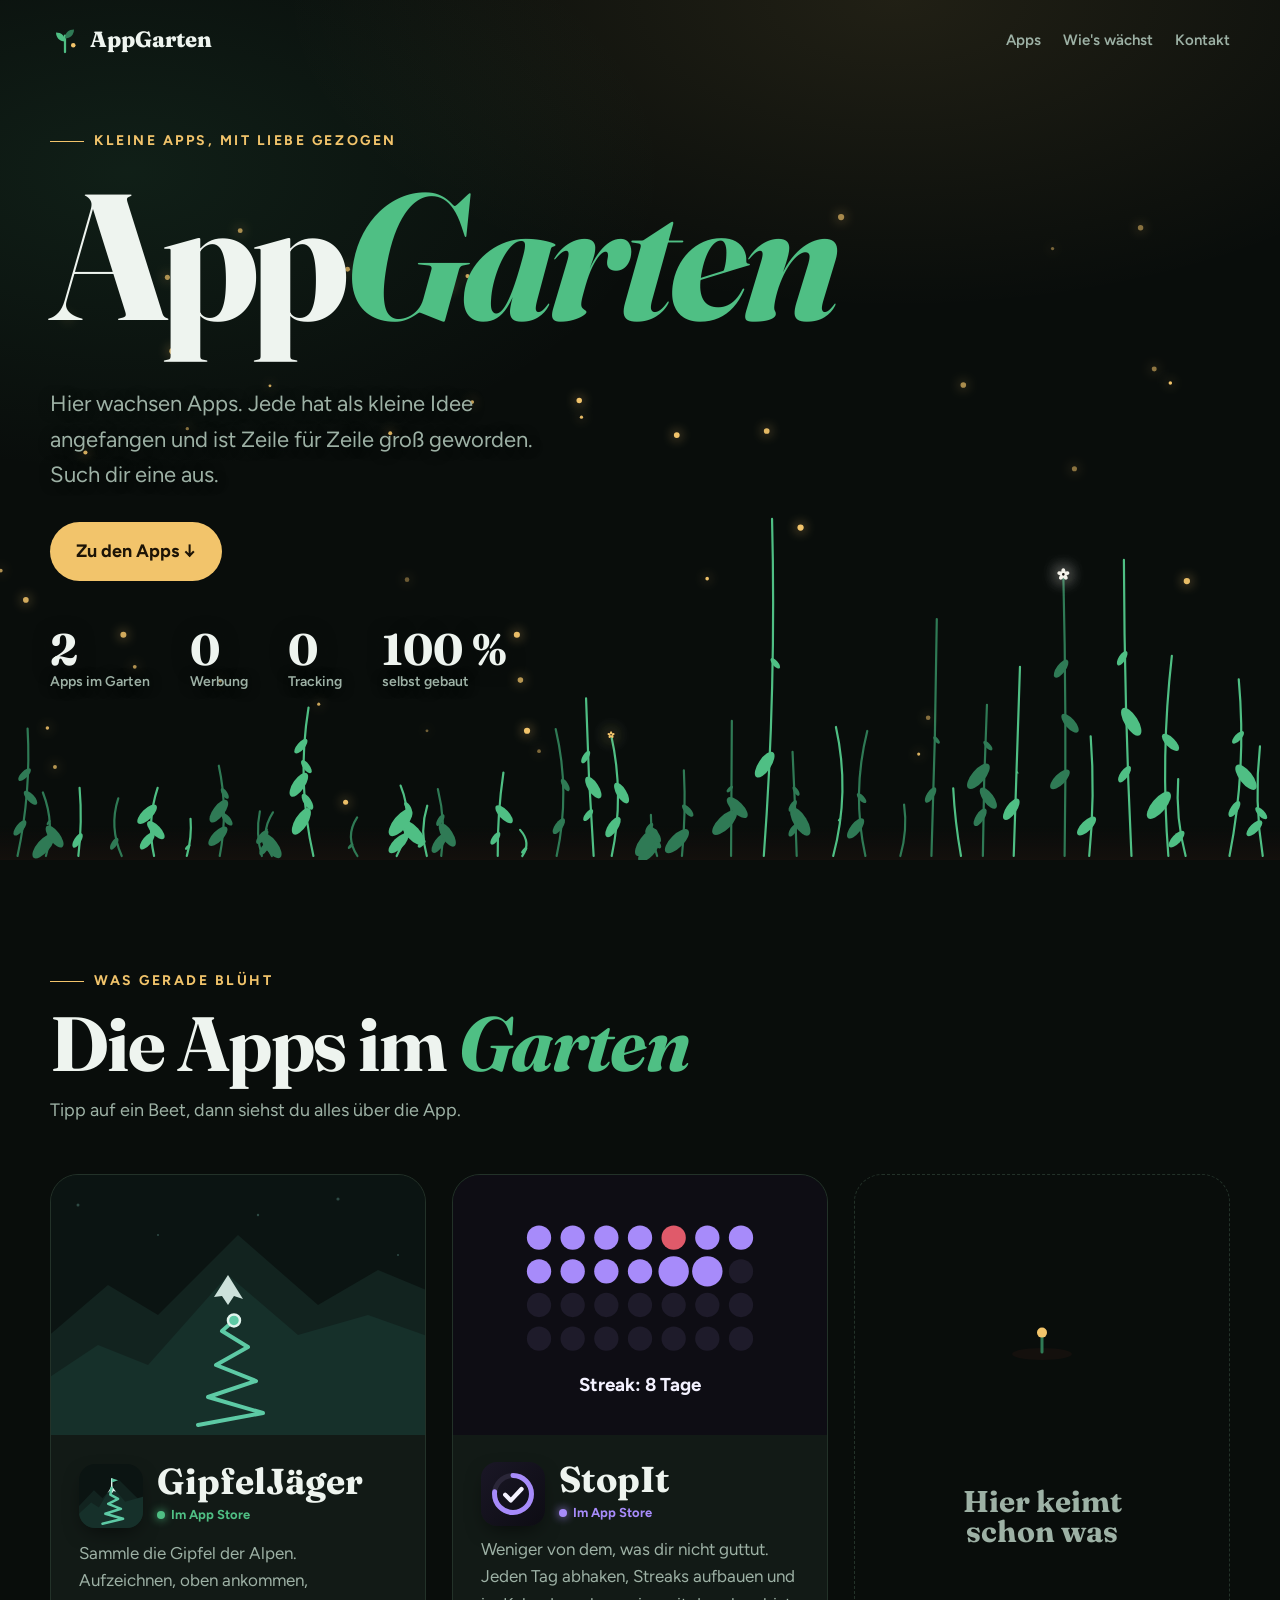
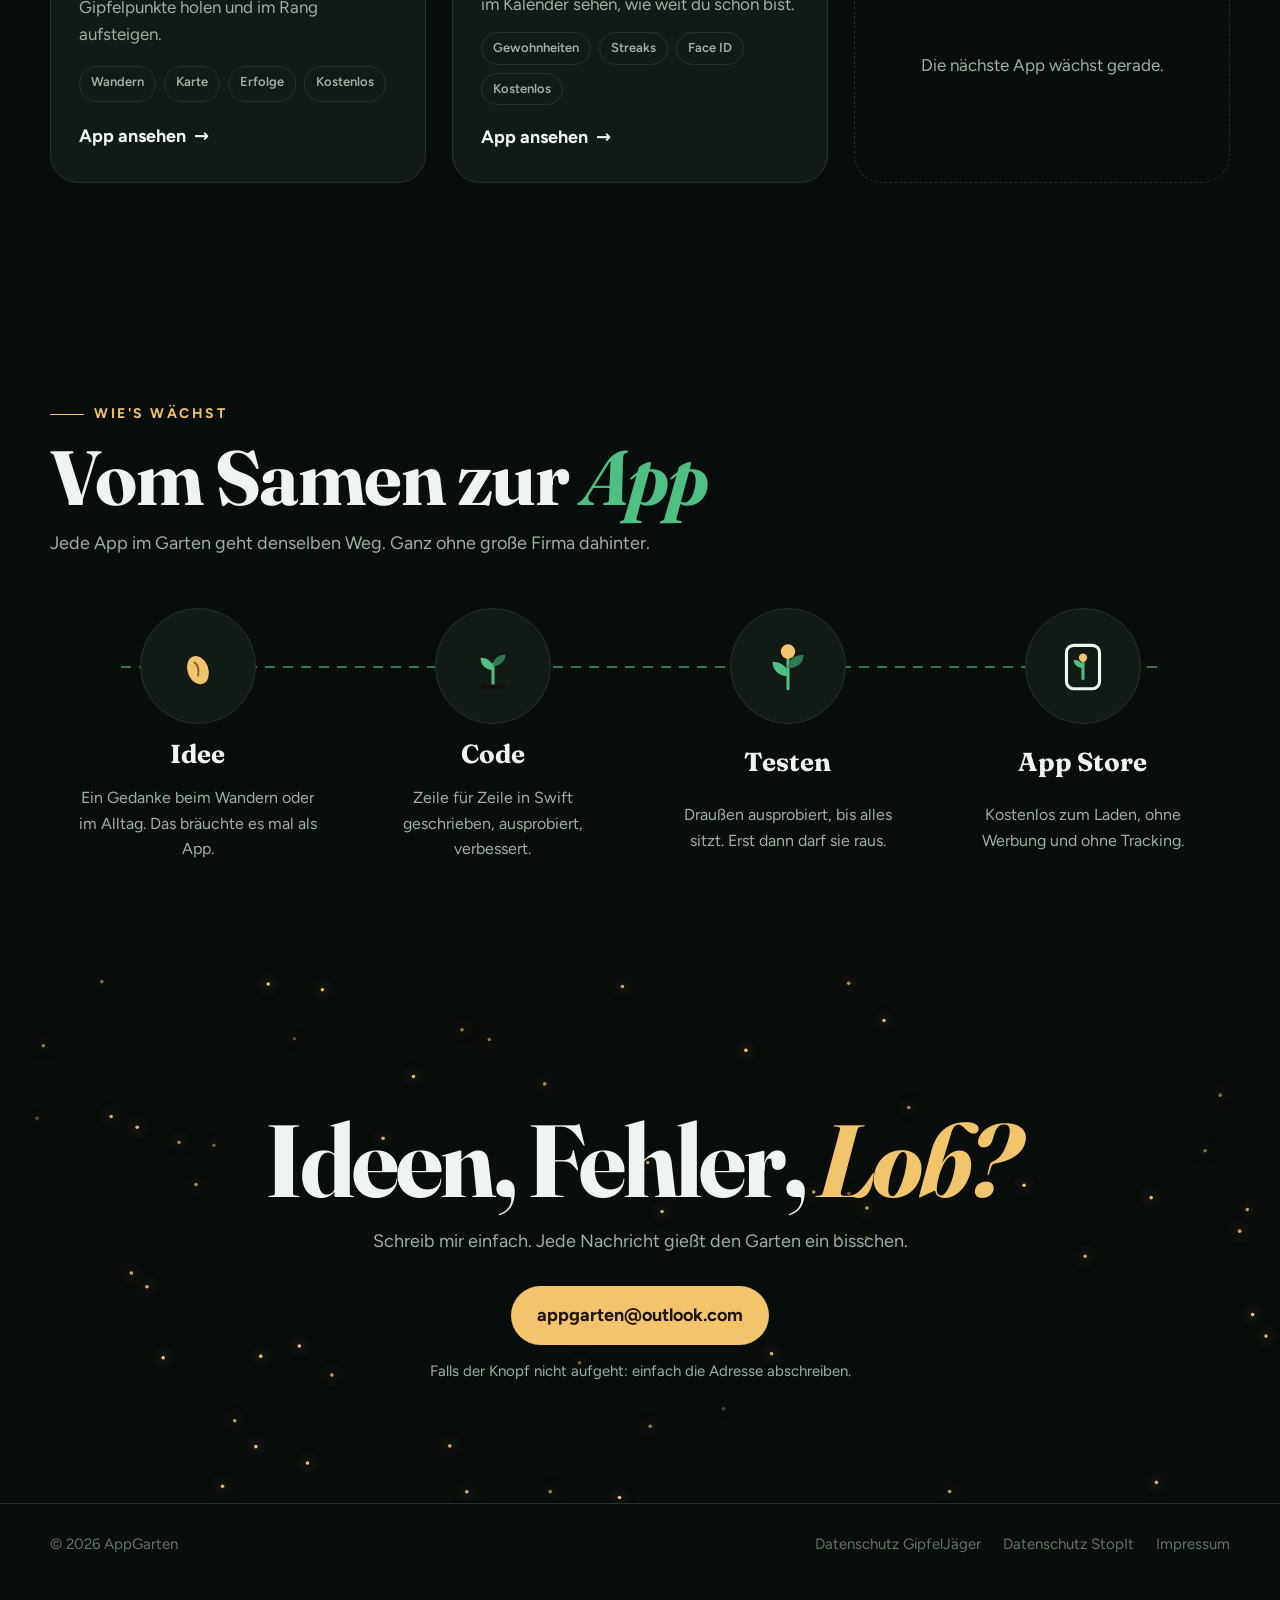
==== index.html @ a678eef6 "Webseite aus Zip ausgepackt" ====
<!DOCTYPE html>
<html lang="de">
<head>
<meta charset="utf-8">
<meta name="viewport" content="width=device-width, initial-scale=1">
<title>AppGarten</title>
<meta name="description" content="AppGarten – kleine Apps, mit Liebe gezogen. GipfelJäger, StopIt und was als Nächstes wächst.">
<link rel="stylesheet" href="fonts/fonts.css">
<style>
/* Plan: ein Garten bei Nacht. Glühwürmchen in Bernstein, Blätter in Moosgrün.
   Layout: riesiger Schriftzug über einem wachsenden Beet, darunter die Apps als Beete, dann der Weg vom Samen zur App. */
:root {
  --nacht: #090D0B;
  --erde: #14100D;
  --beet: #121A16;
  --rand: #233229;
  --blatt: #4FBF84;
  --moos: #2F7A55;
  --gluehen: #F2C46B;
  --text-hell: #EEF4EF;
  --text-leise: #9DB1A5;
  --text-still: #61756A;
  --display: "Fraunces", Georgia, serif;
  --text: "Figtree", system-ui, -apple-system, sans-serif;
  color-scheme: dark;
}
* { box-sizing: border-box; margin: 0; padding: 0; }
html { scroll-behavior: smooth; }
body { background: var(--nacht); color: var(--text-hell); font: 18px/1.6 var(--text); -webkit-font-smoothing: antialiased; overflow-x: hidden; }
a { color: inherit; }
:focus-visible { outline: 3px solid var(--gluehen); outline-offset: 3px; border-radius: 6px; }
.huelle { width: min(1180px, 100% - 32px); margin-inline: auto; }
h1, h2, h3 { font-family: var(--display); text-wrap: balance; }

/* Kopf */
.kopf { position: absolute; inset: 0 0 auto; z-index: 5; padding: 22px 0; }
.kopf .huelle { display: flex; justify-content: space-between; align-items: center; }
.logo { display: flex; align-items: center; gap: 10px; font-family: var(--display); font-weight: 800; font-size: 22px; text-decoration: none; }
.logo svg { width: 30px; height: 30px; }
.kopf nav { display: flex; gap: 22px; font-weight: 600; font-size: 15px; color: var(--text-leise); }
.kopf nav a { text-decoration: none; transition: color .2s; }
.kopf nav a:hover { color: var(--gluehen); }

/* Hero */
.hero { position: relative; min-height: min(860px, 100svh); display: grid; align-items: start; overflow: hidden; padding-top: 130px; }
.hero::before {
  content: ""; position: absolute; inset: 0;
  background: radial-gradient(80% 60% at 70% 0%, rgba(242,196,107,.10), transparent 60%),
              radial-gradient(60% 50% at 10% 20%, rgba(79,191,132,.10), transparent 70%);
}
#garten { position: absolute; inset: 0; width: 100%; height: 100%; }
.hero-text { position: relative; z-index: 2; }
.kleinzeile { font-weight: 700; letter-spacing: .18em; text-transform: uppercase; font-size: 14px; color: var(--gluehen); display: flex; align-items: center; gap: 10px; }
.kleinzeile::before { content: ""; width: 34px; height: 1px; background: currentColor; }
.riesig {
  font-size: clamp(64px, 14vw, 210px); font-weight: 800; line-height: 1; letter-spacing: -.035em;
  margin: 14px 0 30px; padding-bottom: .06em; display: flex; flex-wrap: wrap;
}
.riesig span { display: inline-block; animation: aufwachsen 1s cubic-bezier(.2,1.3,.4,1) both; }
.riesig .grün { color: var(--blatt); font-style: italic; font-weight: 700; }
@keyframes aufwachsen { from { transform: translateY(35%) rotate(4deg); } to { transform: none; } }
.hero p { font-size: clamp(18px, 2vw, 22px); color: var(--text-leise); max-width: 36ch; }
.zu-apps {
  margin-top: 30px; display: inline-flex; align-items: center; gap: 12px; text-decoration: none;
  background: var(--gluehen); color: #1d1406; font-weight: 700; padding: 15px 26px; border-radius: 999px;
  box-shadow: 0 0 0 0 rgba(242,196,107,.5); animation: pochen 2.6s infinite;
  transition: transform .2s;
}
.zu-apps:hover { transform: translateY(-2px); }
@keyframes pochen { 0% { box-shadow: 0 0 0 0 rgba(242,196,107,.45); } 70% { box-shadow: 0 0 0 18px rgba(242,196,107,0); } 100% { box-shadow: 0 0 0 0 rgba(242,196,107,0); } }

/* Zahlen-Zeile */
.zahlen { display: flex; flex-wrap: wrap; gap: 40px; margin-top: 46px; }
.zahlen div { display: grid; }
.zahlen b { font-family: var(--display); font-size: 44px; line-height: 1; font-variant-numeric: tabular-nums; text-shadow: 0 2px 18px #090D0B; }
.zahlen, .hero p { text-shadow: 0 1px 12px #090D0B; }
.zahlen span { font-size: 14px; color: var(--text-leise); font-weight: 600; }

/* Abschnitte */
section { padding: 110px 0; }
.titel { display: grid; gap: 14px; margin-bottom: 50px; max-width: 760px; }
.titel h2 { font-size: clamp(44px, 6vw, 80px); line-height: .98; letter-spacing: -.02em; }
.titel h2 em { color: var(--blatt); }
.titel p { color: var(--text-leise); max-width: 58ch; }

/* App-Beete */
.beete { display: grid; grid-template-columns: repeat(auto-fit, minmax(320px, 1fr)); gap: 26px; }
.beet {
  position: relative; display: grid; grid-template-rows: 260px auto; text-decoration: none;
  border-radius: 28px; overflow: hidden; background: var(--beet); border: 1px solid var(--rand);
  transition: transform .45s cubic-bezier(.2,1.2,.4,1), box-shadow .45s, border-color .3s;
}
.beet:hover { transform: translateY(-8px) rotate(-.4deg); box-shadow: 0 30px 60px -25px var(--schein, rgba(79,191,132,.45)); border-color: var(--schein-rand, var(--moos)); }
.beet .buehne { position: relative; overflow: hidden; }
.beet .buehne svg { position: absolute; inset: 0; width: 100%; height: 100%; }
.beet .inhalt { padding: 26px 28px 30px; display: grid; gap: 10px; }
.beet .kopfzeile { display: flex; align-items: center; gap: 14px; }
.beet .icon { width: 64px; height: 64px; border-radius: 16px; flex: none; box-shadow: 0 8px 20px -6px rgba(0,0,0,.6); transition: transform .5s cubic-bezier(.2,1.6,.4,1); }
.beet:hover .icon { transform: rotate(-8deg) scale(1.08); }
.beet h3 { font-size: 36px; line-height: 1; }
.beet .status { font-size: 13px; font-weight: 700; color: var(--blatt); display: inline-flex; align-items: center; gap: 6px; }
.beet .status::before { content: ""; width: 8px; height: 8px; border-radius: 50%; background: currentColor; box-shadow: 0 0 10px currentColor; animation: blinken 2s infinite; }
@keyframes blinken { 50% { opacity: .35; } }
.beet p { color: var(--text-leise); font-size: 17px; }
.marken { display: flex; flex-wrap: wrap; gap: 8px; margin-top: 4px; }
.marken span { font-size: 13px; font-weight: 600; color: var(--text-leise); padding: 5px 11px; border-radius: 999px; border: 1px solid var(--rand); }
.beet .pfeil { margin-top: 8px; font-weight: 700; display: inline-flex; gap: 8px; align-items: center; color: var(--text-hell); }
.beet .pfeil i { font-style: normal; transition: transform .3s; }
.beet:hover .pfeil i { transform: translateX(6px); }

.beet.samen { grid-template-rows: auto; border-style: dashed; background: transparent; place-items: center; text-align: center; padding: 50px 30px; color: var(--text-still); }
.beet.samen:hover { transform: none; box-shadow: none; }
.beet.samen svg { width: 90px; height: 90px; margin-bottom: 14px; }
.beet.samen h3 { color: var(--text-leise); font-size: 30px; }

/* Vom Samen zur App */
.weg { display: grid; grid-template-columns: repeat(4, 1fr); gap: 0; position: relative; }
.weg::before { content: ""; position: absolute; left: 6%; right: 6%; top: 58px; height: 2px; background: repeating-linear-gradient(90deg, var(--moos) 0 10px, transparent 10px 18px); }
.schritt { position: relative; display: grid; justify-items: center; text-align: center; gap: 10px; padding: 0 12px; }
.schritt .kreis { width: 116px; height: 116px; border-radius: 50%; background: var(--beet); border: 1px solid var(--rand); display: grid; place-items: center; position: relative; z-index: 1; }
.schritt svg { width: 62px; height: 62px; }
.schritt h3 { font-size: 26px; }
.schritt p { font-size: 16px; color: var(--text-leise); max-width: 24ch; }
.schritt:nth-child(1) .kreis { animation: wippen 4s ease-in-out infinite; }
.schritt:nth-child(2) .kreis { animation: wippen 4s ease-in-out -1s infinite; }
.schritt:nth-child(3) .kreis { animation: wippen 4s ease-in-out -2s infinite; }
.schritt:nth-child(4) .kreis { animation: wippen 4s ease-in-out -3s infinite; }
@keyframes wippen { 50% { transform: translateY(-8px); } }
@media (max-width: 760px) {
  .weg { grid-template-columns: 1fr 1fr; row-gap: 40px; }
  .weg::before { display: none; }
}

/* Schluss */
.schluss { position: relative; overflow: hidden; text-align: center; padding: 140px 0 120px; }
.schluss h2 { font-size: clamp(48px, 8vw, 120px); line-height: .95; letter-spacing: -.03em; }
.schluss h2 em { color: var(--gluehen); }
.schluss p { color: var(--text-leise); margin: 18px auto 0; max-width: 46ch; }
#gluehwuermchen { position: absolute; inset: 0; width: 100%; height: 100%; z-index: -1; }

footer { border-top: 1px solid var(--rand); padding: 28px 0 44px; color: var(--text-still); font-size: 15px; }
footer .huelle { display: flex; flex-wrap: wrap; justify-content: space-between; gap: 14px 30px; }
footer nav { display: flex; flex-wrap: wrap; gap: 22px; }
footer a { text-decoration: none; }
footer a:hover { color: var(--gluehen); }
.luecke { background: rgba(217,83,79,.18); color: #ffb3ad; padding: 1px 6px; border-radius: 5px; font-weight: 600; }

@media (max-width: 640px) { .kopf nav { display: none; } .zahlen { gap: 26px; } }
@media (prefers-reduced-motion: reduce) { *, *::before, *::after { animation: none !important; transition: none !important; } }
</style>
</head>
<body>

<header class="kopf">
  <div class="huelle">
    <a class="logo" href="#top">
      <svg viewBox="0 0 40 40" aria-hidden="true"><path d="M20 36 C20 26 20 20 20 14" stroke="#4FBF84" stroke-width="3" stroke-linecap="round" fill="none"/><path d="M20 22 C12 22 8 16 8 10 C15 10 20 14 20 22Z" fill="#4FBF84"/><path d="M20 18 C27 18 32 13 32 6 C25 6 20 10 20 18Z" fill="#2F7A55"/><circle cx="31" cy="27" r="3" fill="#F2C46B"/></svg>
      AppGarten
    </a>
    <nav aria-label="Abschnitte">
      <a href="#apps">Apps</a>
      <a href="#samen">Wie's wächst</a>
      <a href="#kontakt">Kontakt</a>
    </nav>
  </div>
</header>

<main id="top">
  <div class="hero">
    <canvas id="garten" aria-hidden="true"></canvas>
    <div class="huelle hero-text">
      <div class="kleinzeile">Kleine Apps, mit Liebe gezogen</div>
      <h1 class="riesig" aria-label="AppGarten">
        <span style="animation-delay:.00s">A</span><span style="animation-delay:.05s">p</span><span style="animation-delay:.10s">p</span><span class="grün" style="animation-delay:.18s">G</span><span class="grün" style="animation-delay:.23s">a</span><span class="grün" style="animation-delay:.28s">r</span><span class="grün" style="animation-delay:.33s">t</span><span class="grün" style="animation-delay:.38s">e</span><span class="grün" style="animation-delay:.43s">n</span>
      </h1>
      <p>Hier wachsen Apps. Jede hat als kleine Idee angefangen und ist Zeile für Zeile groß geworden. Such dir eine aus.</p>
      <a class="zu-apps" href="#apps">Zu den Apps ↓</a>
      <div class="zahlen">
        <div><b data-zaehl="2">2</b><span>Apps im Garten</span></div>
        <div><b data-zaehl="0">0</b><span>Werbung</span></div>
        <div><b data-zaehl="0">0</b><span>Tracking</span></div>
        <div><b data-zaehl="100" data-nach=" %">100 %</b><span>selbst gebaut</span></div>
      </div>
    </div>
  </div>

  <section id="apps">
    <div class="huelle">
      <div class="titel">
        <div class="kleinzeile">Was gerade blüht</div>
        <h2>Die Apps im <em>Garten</em></h2>
        <p>Tipp auf ein Beet, dann siehst du alles über die App.</p>
      </div>

      <div class="beete">
        <!-- GipfelJäger -->
        <a class="beet" href="gipfeljaeger/index.html" style="--schein: rgba(93,202,165,.45); --schein-rand:#2c6b58">
          <div class="buehne" style="background:#0B1412">
            <svg viewBox="0 0 400 260" preserveAspectRatio="xMidYMax slice" aria-hidden="true">
              <g fill="#2E4A44"><circle cx="40" cy="30" r="1.5"/><circle cx="120" cy="60" r="1"/><circle cx="300" cy="24" r="1.6"/><circle cx="360" cy="80" r="1"/><circle cx="220" cy="40" r="1.2"/></g>
              <path d="M0 170 L70 110 L120 140 L200 60 L280 130 L340 95 L400 120 L400 260 L0 260Z" fill="#12231F"/>
              <path d="M0 210 L60 170 L110 190 L190 100 L260 160 L330 140 L400 165 L400 260 L0 260Z" fill="#16302A"/>
              <path d="M176 122 L190 100 L205 124 L196 121 L190 130 L184 121Z" fill="#E1F5EE" opacity=".9"/>
              <path class="zz" d="M160 250 L225 238 L170 222 L218 206 L178 190 L210 172 L184 156 L202 140 L188 124 L190 102" fill="none" stroke="#5DCAA5" stroke-width="4" stroke-linecap="round" stroke-linejoin="round"/>
              <circle class="zz-punkt" r="6" fill="#5DCAA5" stroke="#E1F5EE" stroke-width="2.5" cx="190" cy="102"/>
            </svg>
          </div>
          <div class="inhalt">
            <div class="kopfzeile">
              <svg class="icon" viewBox="0 0 180 180" aria-hidden="true"><rect width="180" height="180" fill="#0B1412"/><path d="M0 118 L42 74 L66 96 L112 44 L180 112 L180 180 L0 180Z" fill="#12231F"/><path d="M0 140 L34 108 L56 122 L92 62 L130 106 L180 92 L180 180 L0 180Z" fill="#16302A"/><path d="M80 82 L92 62 L104 78 L97 76 L92 84 L86 76Z" fill="#E1F5EE"/><path d="M66 168 L124 154 L74 140 L118 126 L82 112 L110 98 L88 86 L92 66" stroke="#5DCAA5" stroke-width="7" stroke-linejoin="round" stroke-linecap="round" fill="none"/><line x1="92" y1="64" x2="92" y2="40" stroke="#E1F5EE" stroke-width="4"/><path d="M92 40 L110 46 L92 52Z" fill="#5DCAA5"/></svg>
              <div><h3>GipfelJäger</h3><span class="status">Im App Store</span></div>
            </div>
            <p>Sammle die Gipfel der Alpen. Aufzeichnen, oben ankommen, Gipfelpunkte holen und im Rang aufsteigen.</p>
            <div class="marken"><span>Wandern</span><span>Karte</span><span>Erfolge</span><span>Kostenlos</span></div>
            <span class="pfeil">App ansehen <i>→</i></span>
          </div>
        </a>

        <!-- StopIt -->
        <a class="beet" href="stopit/index.html" style="--schein: rgba(167,139,250,.4); --schein-rand:#4b3f78">
          <div class="buehne" style="background:#0E0D14">
            <svg viewBox="0 0 400 260" aria-hidden="true" id="stopitMini"></svg>
          </div>
          <div class="inhalt">
            <div class="kopfzeile">
              <svg class="icon" viewBox="0 0 180 180" aria-hidden="true"><defs><linearGradient id="si" x1="0" y1="0" x2="1" y2="1"><stop offset="0" stop-color="#1A1726"/><stop offset="1" stop-color="#0D0C13"/></linearGradient></defs><rect width="180" height="180" fill="url(#si)"/><circle cx="90" cy="90" r="52" fill="none" stroke="#2A2638" stroke-width="14"/><circle cx="90" cy="90" r="52" fill="none" stroke="#A78BFA" stroke-width="14" stroke-linecap="round" stroke-dasharray="250 400" transform="rotate(-90 90 90)"/><path d="M68 92 L84 108 L114 76" fill="none" stroke="#F4F2FF" stroke-width="12" stroke-linecap="round" stroke-linejoin="round"/></svg>
              <div><h3>StopIt</h3><span class="status" style="color:#A78BFA">Im App Store</span></div>
            </div>
            <p>Weniger von dem, was dir nicht guttut. Jeden Tag abhaken, Streaks aufbauen und im Kalender sehen, wie weit du schon bist.</p>
            <div class="marken"><span>Gewohnheiten</span><span>Streaks</span><span>Face ID</span><span>Kostenlos</span></div>
            <span class="pfeil">App ansehen <i>→</i></span>
          </div>
        </a>

        <!-- Nächste Idee -->
        <div class="beet samen" aria-label="Hier wächst bald die nächste App">
          <svg viewBox="0 0 90 90" aria-hidden="true"><ellipse cx="45" cy="76" rx="30" ry="6" fill="#14100D"/><path d="M45 74 C45 62 45 56 45 48" stroke="#2F7A55" stroke-width="3" stroke-linecap="round" fill="none"><animate attributeName="d" dur="3s" repeatCount="indefinite" values="M45 74 C45 70 45 68 45 66;M45 74 C45 62 45 56 45 48;M45 74 C45 70 45 68 45 66"/></path><circle cx="45" cy="48" r="5" fill="#F2C46B"><animate attributeName="cy" dur="3s" repeatCount="indefinite" values="66;48;66"/></circle></svg>
          <h3>Hier keimt schon was</h3>
          <p>Die nächste App wächst gerade.</p>
        </div>
      </div>
    </div>
  </section>

  <section id="samen">
    <div class="huelle">
      <div class="titel">
        <div class="kleinzeile">Wie's wächst</div>
        <h2>Vom Samen zur <em>App</em></h2>
        <p>Jede App im Garten geht denselben Weg. Ganz ohne große Firma dahinter.</p>
      </div>
      <div class="weg">
        <div class="schritt">
          <div class="kreis"><svg viewBox="0 0 60 60" aria-hidden="true"><ellipse cx="30" cy="34" rx="10" ry="14" fill="#F2C46B" transform="rotate(-20 30 34)"/><path d="M26 26 Q32 30 30 40" stroke="#1d1406" stroke-width="2" fill="none" opacity=".5"/></svg></div>
          <h3>Idee</h3><p>Ein Gedanke beim Wandern oder im Alltag. Das bräuchte es mal als App.</p>
        </div>
        <div class="schritt">
          <div class="kreis"><svg viewBox="0 0 60 60" aria-hidden="true"><path d="M30 50 V28" stroke="#4FBF84" stroke-width="3" stroke-linecap="round"/><path d="M30 34 C22 34 18 28 18 22 C25 22 30 26 30 34Z" fill="#4FBF84"/><path d="M30 30 C37 30 42 25 42 19 C35 19 30 23 30 30Z" fill="#2F7A55"/><rect x="18" y="48" width="24" height="4" rx="2" fill="#14100D"/></svg></div>
          <h3>Code</h3><p>Zeile für Zeile in Swift geschrieben, ausprobiert, verbessert.</p>
        </div>
        <div class="schritt">
          <div class="kreis"><svg viewBox="0 0 60 60" aria-hidden="true"><path d="M30 52 V20" stroke="#4FBF84" stroke-width="3" stroke-linecap="round"/><path d="M30 40 C20 40 15 33 15 26 C24 26 30 31 30 40Z" fill="#4FBF84"/><path d="M30 32 C40 32 45 26 45 19 C36 19 30 24 30 32Z" fill="#2F7A55"/><circle cx="30" cy="16" r="7" fill="#F2C46B"/></svg></div>
          <h3>Testen</h3><p>Draußen ausprobiert, bis alles sitzt. Erst dann darf sie raus.</p>
        </div>
        <div class="schritt">
          <div class="kreis"><svg viewBox="0 0 60 60" aria-hidden="true"><rect x="14" y="10" width="32" height="42" rx="7" fill="none" stroke="#EEF4EF" stroke-width="3"/><path d="M30 42 V26" stroke="#4FBF84" stroke-width="3" stroke-linecap="round"/><path d="M30 32 C24 32 21 28 21 24 C26 24 30 27 30 32Z" fill="#4FBF84"/><circle cx="30" cy="22" r="4" fill="#F2C46B"/></svg></div>
          <h3>App Store</h3><p>Kostenlos zum Laden, ohne Werbung und ohne Tracking.</p>
        </div>
      </div>
    </div>
  </section>

  <section class="schluss" id="kontakt">
    <canvas id="gluehwuermchen" aria-hidden="true"></canvas>
    <div class="huelle">
      <h2>Ideen, Fehler, <em>Lob?</em></h2>
      <p>Schreib mir einfach. Jede Nachricht gießt den Garten ein bisschen.</p>
      <a class="zu-apps" style="margin-top:30px" href="mailto:appgarten@outlook.com">appgarten@outlook.com</a>
      <p style="margin-top:14px;font-size:15px">Falls der Knopf nicht aufgeht: einfach die Adresse abschreiben.</p>
    </div>
  </section>
</main>

<footer>
  <div class="huelle">
    <span>© 2026 AppGarten</span>
    <nav aria-label="Rechtliches">
      <a href="gipfeljaeger/datenschutz.html">Datenschutz GipfelJäger</a>
      <a href="stopit/datenschutz.html">Datenschutz StopIt</a>
      <a href="impressum.html">Impressum</a>
    </nav>
  </div>
</footer>

<script>
(function () {
  const ruhig = matchMedia("(prefers-reduced-motion: reduce)").matches;

  // ---------- Wachsender Garten im Hero ----------
  const cv = document.getElementById("garten");
  const ctx = cv.getContext("2d");
  let B = 0, H = 0, dpr = 1, pflanzen = [], wuermchen = [];
  let maus = { x: -999, y: -999 };
  let seed = 11;
  const zz = () => (seed = (seed * 9301 + 49297) % 233280) / 233280;

  function anlegen() {
    dpr = Math.min(2, window.devicePixelRatio || 1);
    B = cv.clientWidth; H = cv.clientHeight;
    cv.width = B * dpr; cv.height = H * dpr;
    ctx.setTransform(dpr, 0, 0, dpr, 0, 0);
    seed = 11;
    pflanzen = [];
    const anzahl = Math.round(B / 34);
    for (let i = 0; i < anzahl; i++) {
      const x = (i + zz() * .8) * (B / anzahl);
      const links = x < B * .55 && B > 700;
      const hoch = H * (.12 + zz() * .32) * (links ? .45 : 1.15);
      const blaetter = [];
      const n = 2 + Math.floor(zz() * 4);
      for (let k = 0; k < n; k++) blaetter.push({ t: .25 + k * (.6 / n) + zz() * .05, seite: k % 2 ? 1 : -1, groesse: 7 + zz() * 10 });
      pflanzen.push({
        x, hoch, blaetter,
        start: zz() * 1.8, dauer: 2.2 + zz() * 2,
        schwung: (zz() - .5) * 40, phase: zz() * 6,
        bluete: zz() > .55 ? ["#F2C46B", "#E88FA7", "#9DD9F2", "#F4F2EA"][Math.floor(zz() * 4)] : null,
        farbe: zz() > .5 ? "#4FBF84" : "#2F7A55"
      });
    }
    wuermchen = [];
    for (let i = 0; i < Math.round(B / 30); i++) {
      wuermchen.push({ x: zz() * B, y: H * (.25 + zz() * .7), vx: (zz() - .5) * .3, vy: (zz() - .5) * .3, p: zz() * 6, r: 1.4 + zz() * 1.8 });
    }
  }

  const t0 = performance.now();
  function malen(jetzt) {
    const t = ruhig ? 99 : (jetzt - t0) / 1000;
    ctx.clearRect(0, 0, B, H);
    const boden = H - 4;
    // Erde
    const g = ctx.createLinearGradient(0, boden - 30, 0, H);
    g.addColorStop(0, "rgba(20,16,13,0)"); g.addColorStop(1, "rgba(20,16,13,1)");
    ctx.fillStyle = g; ctx.fillRect(0, boden - 30, B, 34);

    for (const p of pflanzen) {
      let w = Math.min(1, Math.max(0, (t - p.start) / p.dauer));
      w = 1 - Math.pow(1 - w, 3);
      if (w <= 0) continue;
      const wind = Math.sin(t * 1.1 + p.phase) * 6 + (maus.x > -900 ? Math.max(-14, Math.min(14, (p.x - maus.x) * -0.02)) : 0);
      const spitzeX = p.x + p.schwung * .3 + wind, spitzeY = boden - p.hoch * w;
      const kx = p.x + p.schwung, ky = boden - p.hoch * w * .5;
      ctx.strokeStyle = p.farbe; ctx.lineWidth = 2.2; ctx.lineCap = "round";
      ctx.beginPath(); ctx.moveTo(p.x, boden); ctx.quadraticCurveTo(kx, ky, spitzeX, spitzeY); ctx.stroke();
      for (const b of p.blaetter) {
        const lw = Math.min(1, Math.max(0, (w - b.t) / .25));
        if (lw <= 0) continue;
        const u = b.t, a = 1 - u;
        const bx = a * a * p.x + 2 * a * u * kx + u * u * spitzeX;
        const by = a * a * boden + 2 * a * u * ky + u * u * spitzeY;
        ctx.save(); ctx.translate(bx, by);
        ctx.rotate(b.seite * (0.9 + Math.sin(t * 1.3 + p.phase + u * 4) * .12));
        ctx.fillStyle = p.farbe;
        ctx.beginPath(); ctx.ellipse(b.seite * b.groesse * lw * .6, 0, b.groesse * lw, b.groesse * .42 * lw, 0, 0, Math.PI * 2); ctx.fill();
        ctx.restore();
      }
      if (p.bluete && w > .92) {
        const bw = (w - .92) / .08;
        ctx.save(); ctx.translate(spitzeX, spitzeY);
        ctx.shadowColor = p.bluete; ctx.shadowBlur = 16;
        ctx.fillStyle = p.bluete;
        for (let k = 0; k < 5; k++) {
          ctx.rotate(Math.PI * 2 / 5);
          ctx.beginPath(); ctx.ellipse(0, -5 * bw, 3.4 * bw, 5.5 * bw, 0, 0, Math.PI * 2); ctx.fill();
        }
        ctx.shadowBlur = 0; ctx.fillStyle = "#14100D";
        ctx.beginPath(); ctx.arc(0, 0, 2.2 * bw, 0, Math.PI * 2); ctx.fill();
        ctx.restore();
      }
    }
    // Glühwürmchen
    for (const f of wuermchen) {
      if (!ruhig) {
        f.vx += (Math.random() - .5) * .04; f.vy += (Math.random() - .5) * .04;
        const dx = maus.x - f.x, dy = maus.y - f.y, d = Math.hypot(dx, dy);
        if (d < 160 && d > 1) { f.vx += dx / d * .03; f.vy += dy / d * .03; }
        f.vx *= .98; f.vy *= .98; f.x += f.vx; f.y += f.vy;
        if (f.x < 0) f.x = B; if (f.x > B) f.x = 0;
        if (f.y < H * .15) f.vy += .02; if (f.y > H - 10) f.vy -= .03;
      }
      const a = .35 + .65 * Math.abs(Math.sin(t * 1.4 + f.p));
      ctx.fillStyle = `rgba(242,196,107,${a})`;
      ctx.shadowColor = "#F2C46B"; ctx.shadowBlur = 12;
      ctx.beginPath(); ctx.arc(f.x, f.y, f.r, 0, Math.PI * 2); ctx.fill();
    }
    ctx.shadowBlur = 0;
    if (!ruhig) requestAnimationFrame(malen);
  }
  anlegen(); requestAnimationFrame(malen);
  addEventListener("resize", () => { anlegen(); if (ruhig) requestAnimationFrame(malen); });
  cv.parentElement.addEventListener("pointermove", e => { const r = cv.getBoundingClientRect(); maus = { x: e.clientX - r.left, y: e.clientY - r.top }; });
  cv.parentElement.addEventListener("pointerleave", () => { maus = { x: -999, y: -999 }; });

  // ---------- Glühwürmchen unten ----------
  const c2 = document.getElementById("gluehwuermchen");
  const x2 = c2.getContext("2d");
  let b2 = 0, h2 = 0, punkte = [];
  function anlegen2() {
    const d = Math.min(2, devicePixelRatio || 1);
    b2 = c2.clientWidth; h2 = c2.clientHeight;
    c2.width = b2 * d; c2.height = h2 * d; x2.setTransform(d, 0, 0, d, 0, 0);
    punkte = Array.from({ length: Math.round(b2 / 22) }, () => ({ x: Math.random() * b2, y: Math.random() * h2, p: Math.random() * 6, s: .2 + Math.random() * .5 }));
  }
  function malen2(j) {
    const t = j / 1000;
    x2.clearRect(0, 0, b2, h2);
    for (const q of punkte) {
      if (!ruhig) { q.y -= q.s * .4; q.x += Math.sin(t + q.p) * .3; if (q.y < -5) { q.y = h2 + 5; q.x = Math.random() * b2; } }
      const a = .2 + .8 * Math.abs(Math.sin(t * 1.2 + q.p));
      x2.fillStyle = `rgba(242,196,107,${a})`; x2.shadowColor = "#F2C46B"; x2.shadowBlur = 14;
      x2.beginPath(); x2.arc(q.x, q.y, 1.8, 0, Math.PI * 2); x2.fill();
    }
    if (!ruhig) requestAnimationFrame(malen2);
  }
  anlegen2(); requestAnimationFrame(malen2);
  addEventListener("resize", anlegen2);

  // ---------- GipfelJäger-Beet: Punkt läuft hoch ----------
  const zzPfad = document.querySelector(".zz"), zzPunkt = document.querySelector(".zz-punkt");
  const zl = zzPfad.getTotalLength();
  function gipfelLauf() {
    if (ruhig) return;
    const s = performance.now();
    const f = j => {
      const x = Math.min(1, ((j - s) / 3200)), a = 1 - Math.pow(1 - x, 2);
      zzPfad.style.strokeDasharray = zl; zzPfad.style.strokeDashoffset = zl * (1 - a);
      const p = zzPfad.getPointAtLength(zl * a);
      zzPunkt.setAttribute("cx", p.x); zzPunkt.setAttribute("cy", p.y);
      if (x < 1) requestAnimationFrame(f); else setTimeout(gipfelLauf, 2200);
    };
    requestAnimationFrame(f);
  }
  gipfelLauf();

  // ---------- StopIt-Beet: Kalender füllt sich ----------
  const mini = document.getElementById("stopitMini");
  const NS = "http://www.w3.org/2000/svg";
  const tage = [];
  for (let r = 0; r < 4; r++) for (let c = 0; c < 7; c++) {
    const k = document.createElementNS(NS, "circle");
    k.setAttribute("cx", 92 + c * 36); k.setAttribute("cy", 58 + r * 36); k.setAttribute("r", 13);
    k.setAttribute("fill", "#1E1B2A");
    k.style.transition = "fill .3s, transform .4s cubic-bezier(.2,1.8,.4,1)";
    k.style.transformBox = "fill-box"; k.style.transformOrigin = "center";
    mini.appendChild(k); tage.push(k);
  }
  const streakText = document.createElementNS(NS, "text");
  streakText.setAttribute("x", 200); streakText.setAttribute("y", 222); streakText.setAttribute("text-anchor", "middle");
  streakText.setAttribute("fill", "#F4F2FF"); streakText.setAttribute("font-family", "Figtree, sans-serif"); streakText.setAttribute("font-weight", "700"); streakText.setAttribute("font-size", "20");
  mini.appendChild(streakText);
  const muster = "1111011111111110111111111111".split("");
  function kalenderLauf() {
    tage.forEach(k => { k.setAttribute("fill", "#1E1B2A"); k.style.transform = "scale(1)"; });
    let i = 0, streak = 0;
    streakText.textContent = "Streak: 0 Tage";
    const tick = () => {
      if (i >= tage.length) { setTimeout(kalenderLauf, 2500); return; }
      const ok = muster[i] === "1";
      tage[i].setAttribute("fill", ok ? "#A78BFA" : "#E05A6A");
      tage[i].style.transform = "scale(1.25)";
      const k = tage[i]; setTimeout(() => k.style.transform = "scale(1)", 200);
      streak = ok ? streak + 1 : 0;
      streakText.textContent = `Streak: ${streak} ${streak === 1 ? "Tag" : "Tage"}`;
      i++; setTimeout(tick, 140);
    };
    tick();
  }
  if (ruhig) { tage.forEach((k, i) => k.setAttribute("fill", muster[i] === "1" ? "#A78BFA" : "#E05A6A")); streakText.textContent = "Streak: 12 Tage"; }
  else kalenderLauf();
})();
</script>
</body>
</html>
---- fonts/fonts.css ----
/* Selbst gehostete Schriften – keine Verbindung zu Google */
@font-face{font-family:"Fraunces";font-style:normal;font-weight:100 900;font-display:swap;src:url(fraunces.woff2) format("woff2")}
@font-face{font-family:"Fraunces";font-style:italic;font-weight:100 900;font-display:swap;src:url(fraunces-italic.woff2) format("woff2")}
@font-face{font-family:"Figtree";font-style:normal;font-weight:300 900;font-display:swap;src:url(figtree.woff2) format("woff2")}
@font-face{font-family:"Unbounded";font-style:normal;font-weight:200 900;font-display:swap;src:url(unbounded.woff2) format("woff2")}
@font-face{font-family:"Barlow Condensed";font-style:normal;font-weight:600;font-display:swap;src:url(barlow-condensed-600.woff2) format("woff2")}
@font-face{font-family:"Barlow Condensed";font-style:normal;font-weight:700;font-display:swap;src:url(barlow-condensed-700.woff2) format("woff2")}
@font-face{font-family:"Barlow Condensed";font-style:normal;font-weight:800;font-display:swap;src:url(barlow-condensed-800.woff2) format("woff2")}
@font-face{font-family:"Barlow";font-style:normal;font-weight:400;font-display:swap;src:url(barlow-400.woff2) format("woff2")}
@font-face{font-family:"Barlow";font-style:normal;font-weight:500;font-display:swap;src:url(barlow-500.woff2) format("woff2")}
@font-face{font-family:"Barlow";font-style:normal;font-weight:600;font-display:swap;src:url(barlow-600.woff2) format("woff2")}
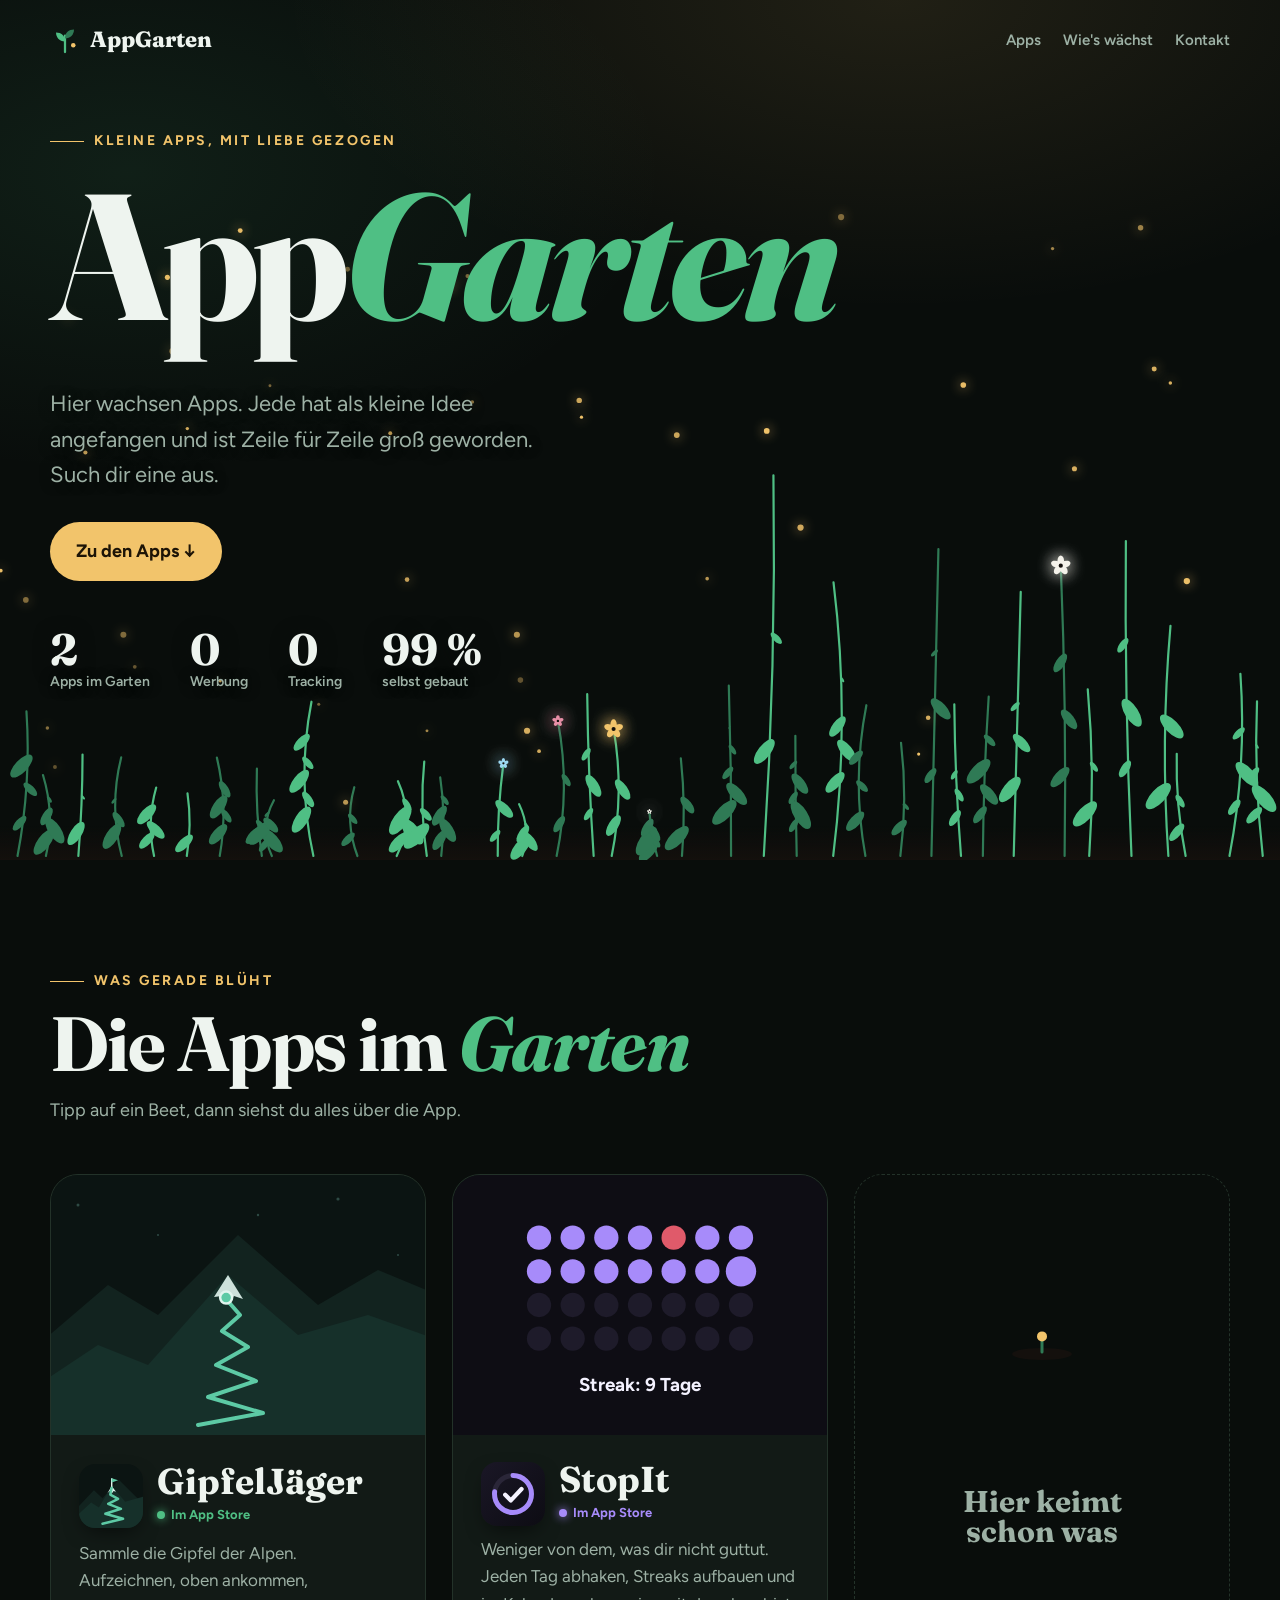
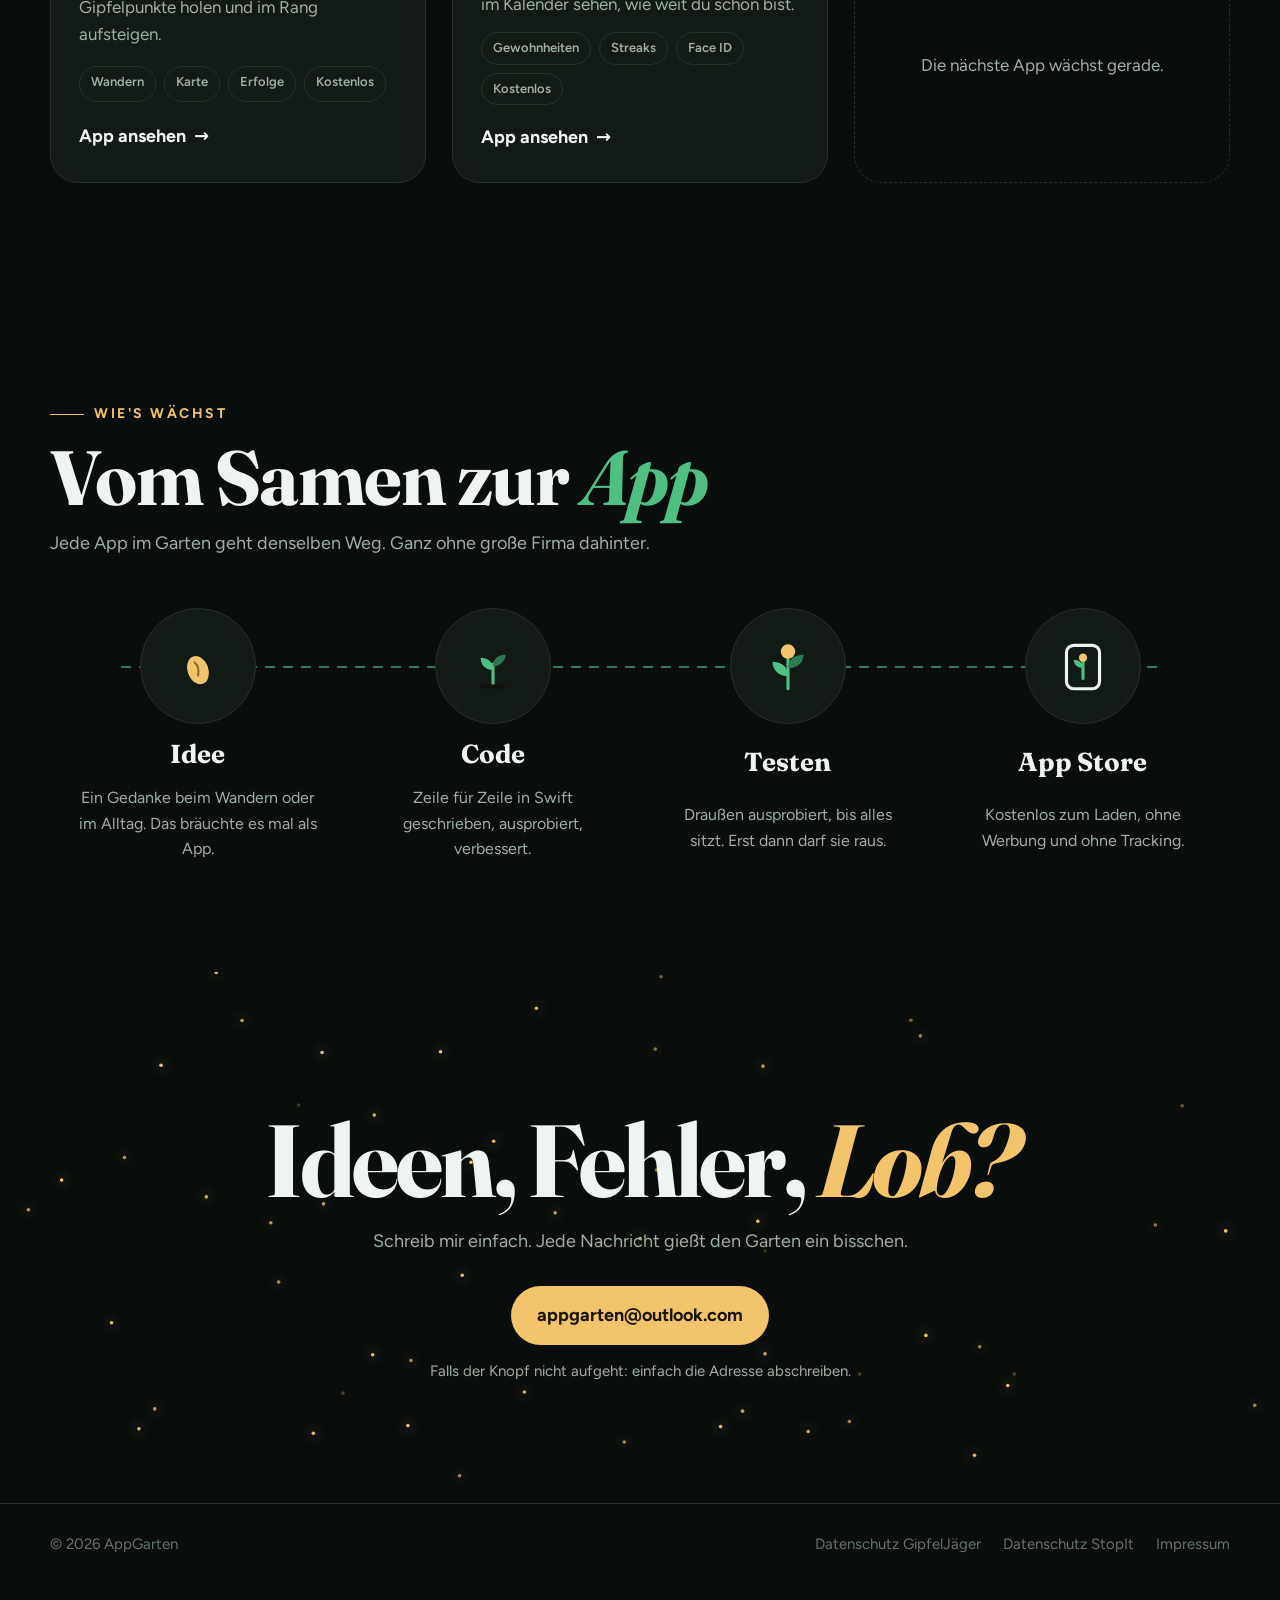
==== commit 2e893afd: "Change percentage from 100% to 99% in index.html" ====
--- a/index.html
+++ b/index.html
@@ -179,7 +179,7 @@
         <div><b data-zaehl="2">2</b><span>Apps im Garten</span></div>
         <div><b data-zaehl="0">0</b><span>Werbung</span></div>
         <div><b data-zaehl="0">0</b><span>Tracking</span></div>
-        <div><b data-zaehl="100" data-nach=" %">100 %</b><span>selbst gebaut</span></div>
+        <div><b data-zaehl="100" data-nach=" %">99 %</b><span>selbst gebaut</span></div>
       </div>
     </div>
   </div>
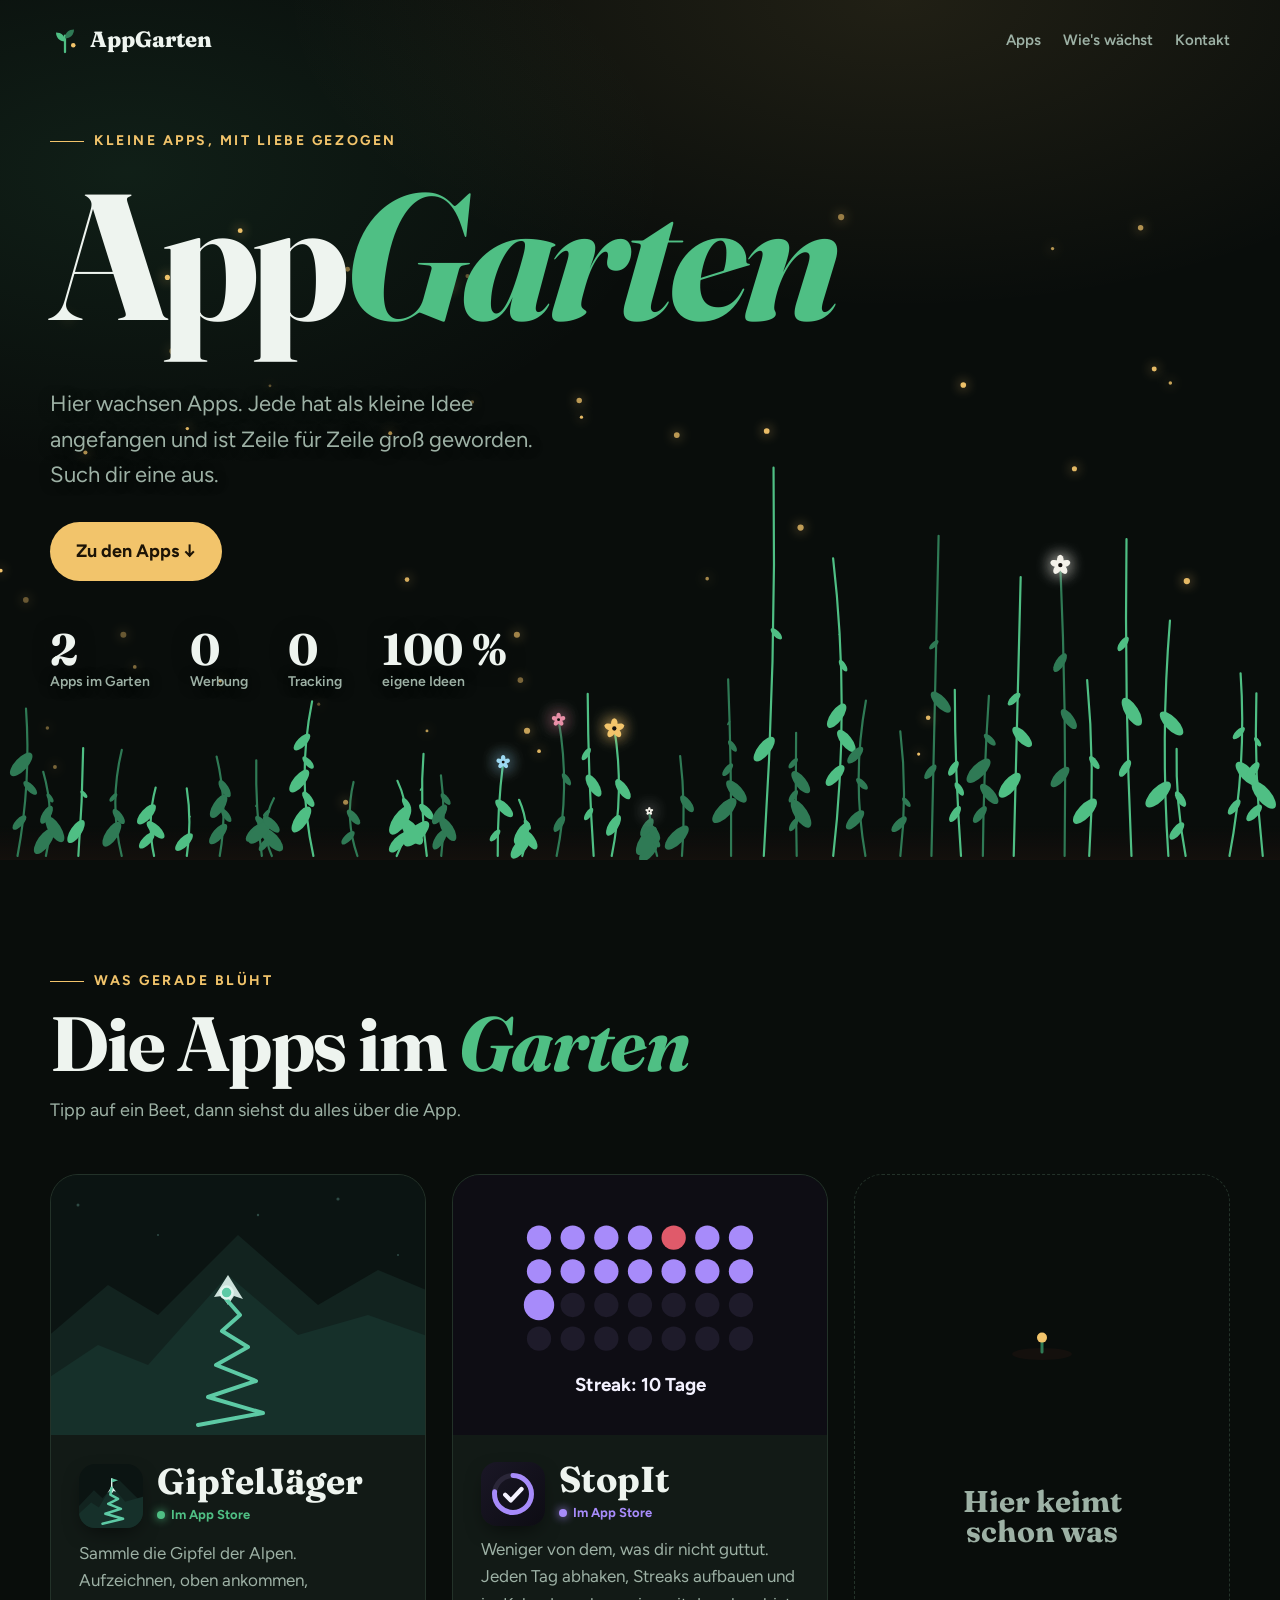
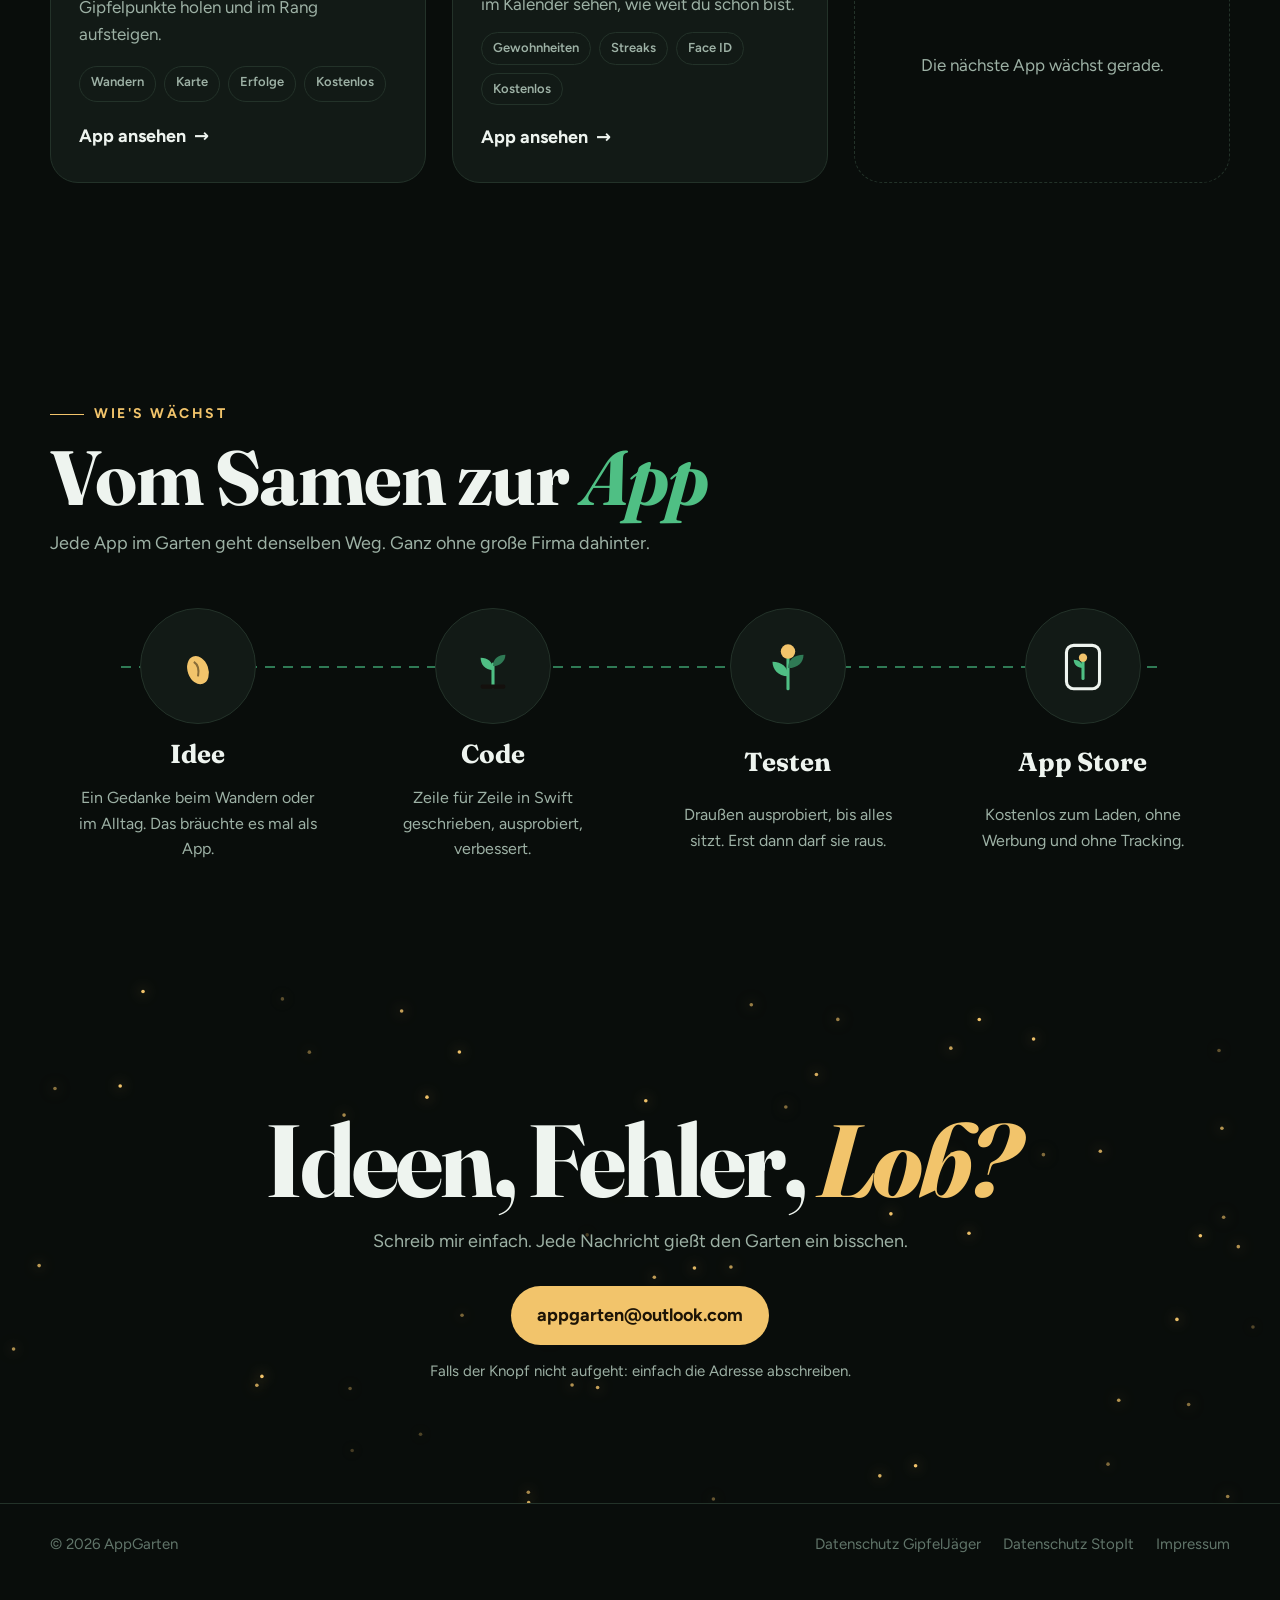
==== commit 9f39da45: "Update percentage display for self-built ideas" ====
--- a/index.html
+++ b/index.html
@@ -179,7 +179,7 @@
         <div><b data-zaehl="2">2</b><span>Apps im Garten</span></div>
         <div><b data-zaehl="0">0</b><span>Werbung</span></div>
         <div><b data-zaehl="0">0</b><span>Tracking</span></div>
-        <div><b data-zaehl="100" data-nach=" %">99 %</b><span>selbst gebaut</span></div>
+        <div><b data-zaehl="100" data-nach=" %">100 %</b><span>eigene Ideen</span></div>
       </div>
     </div>
   </div>
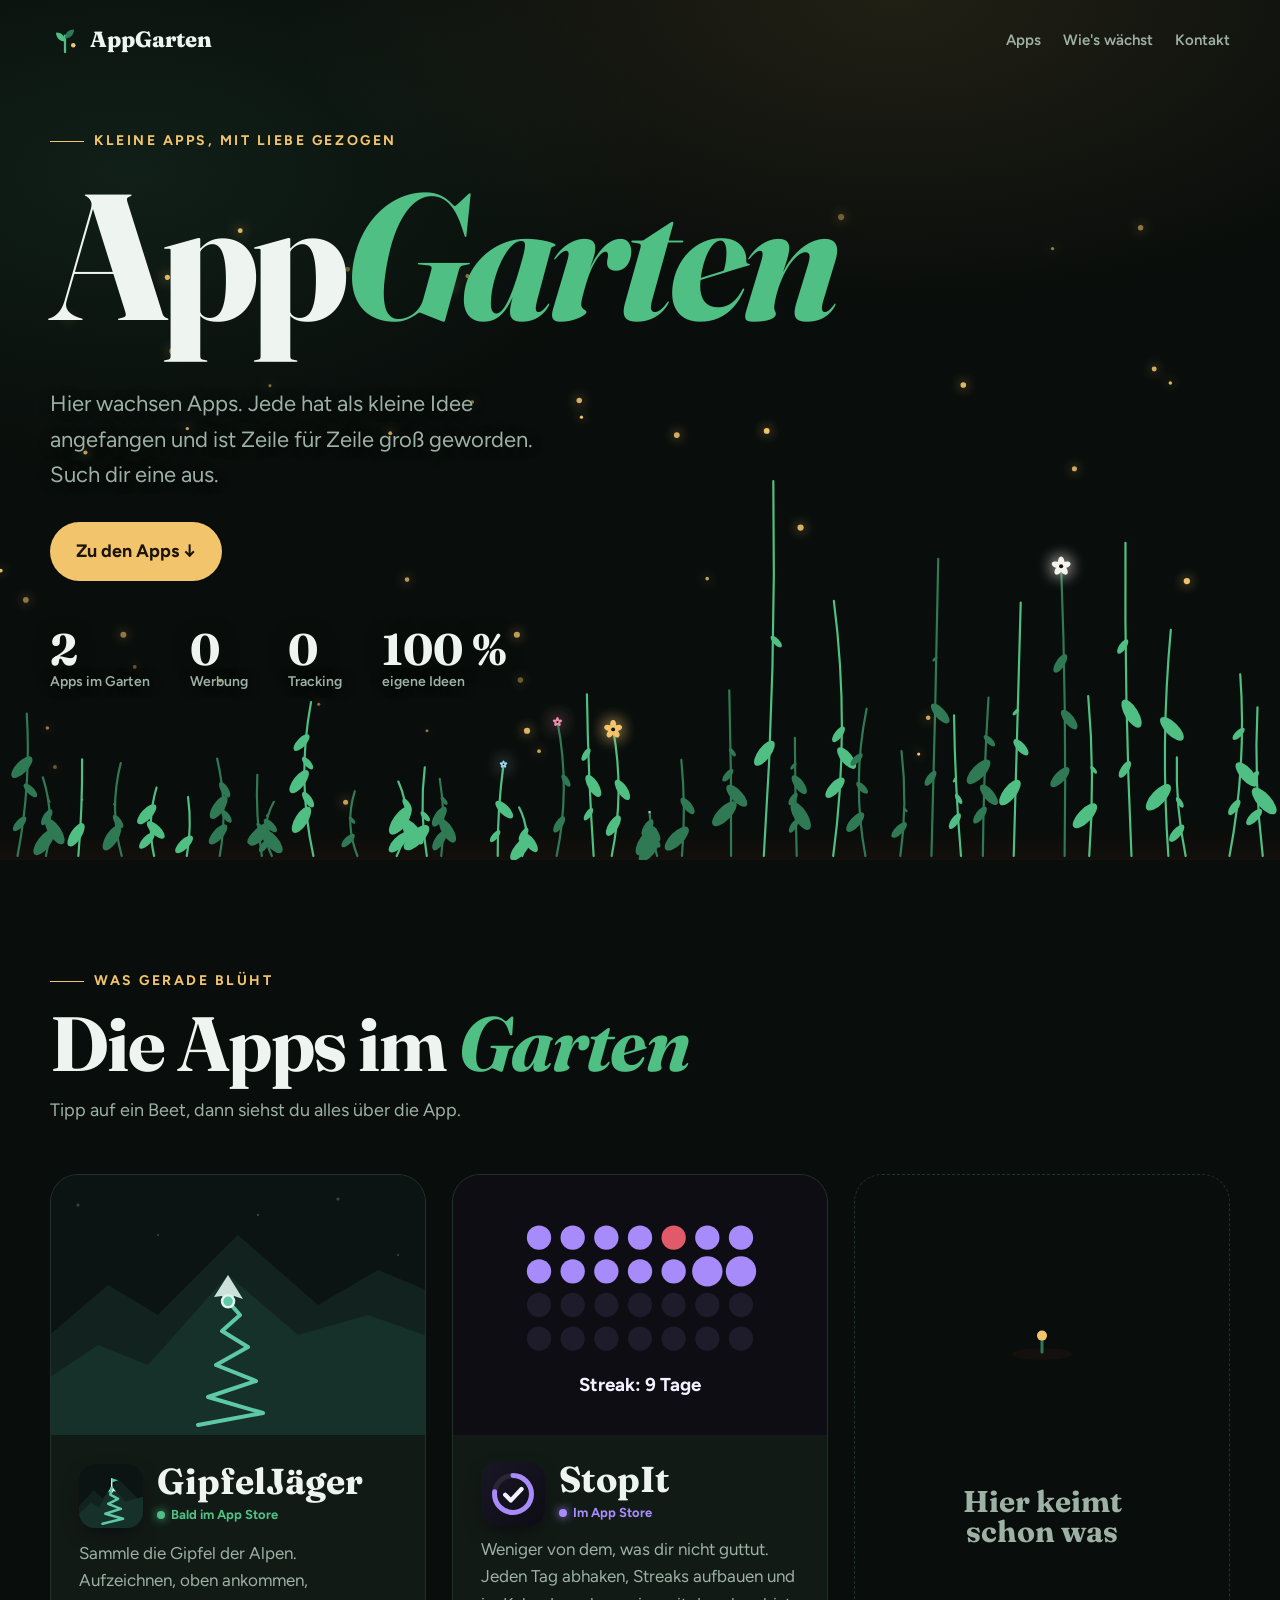
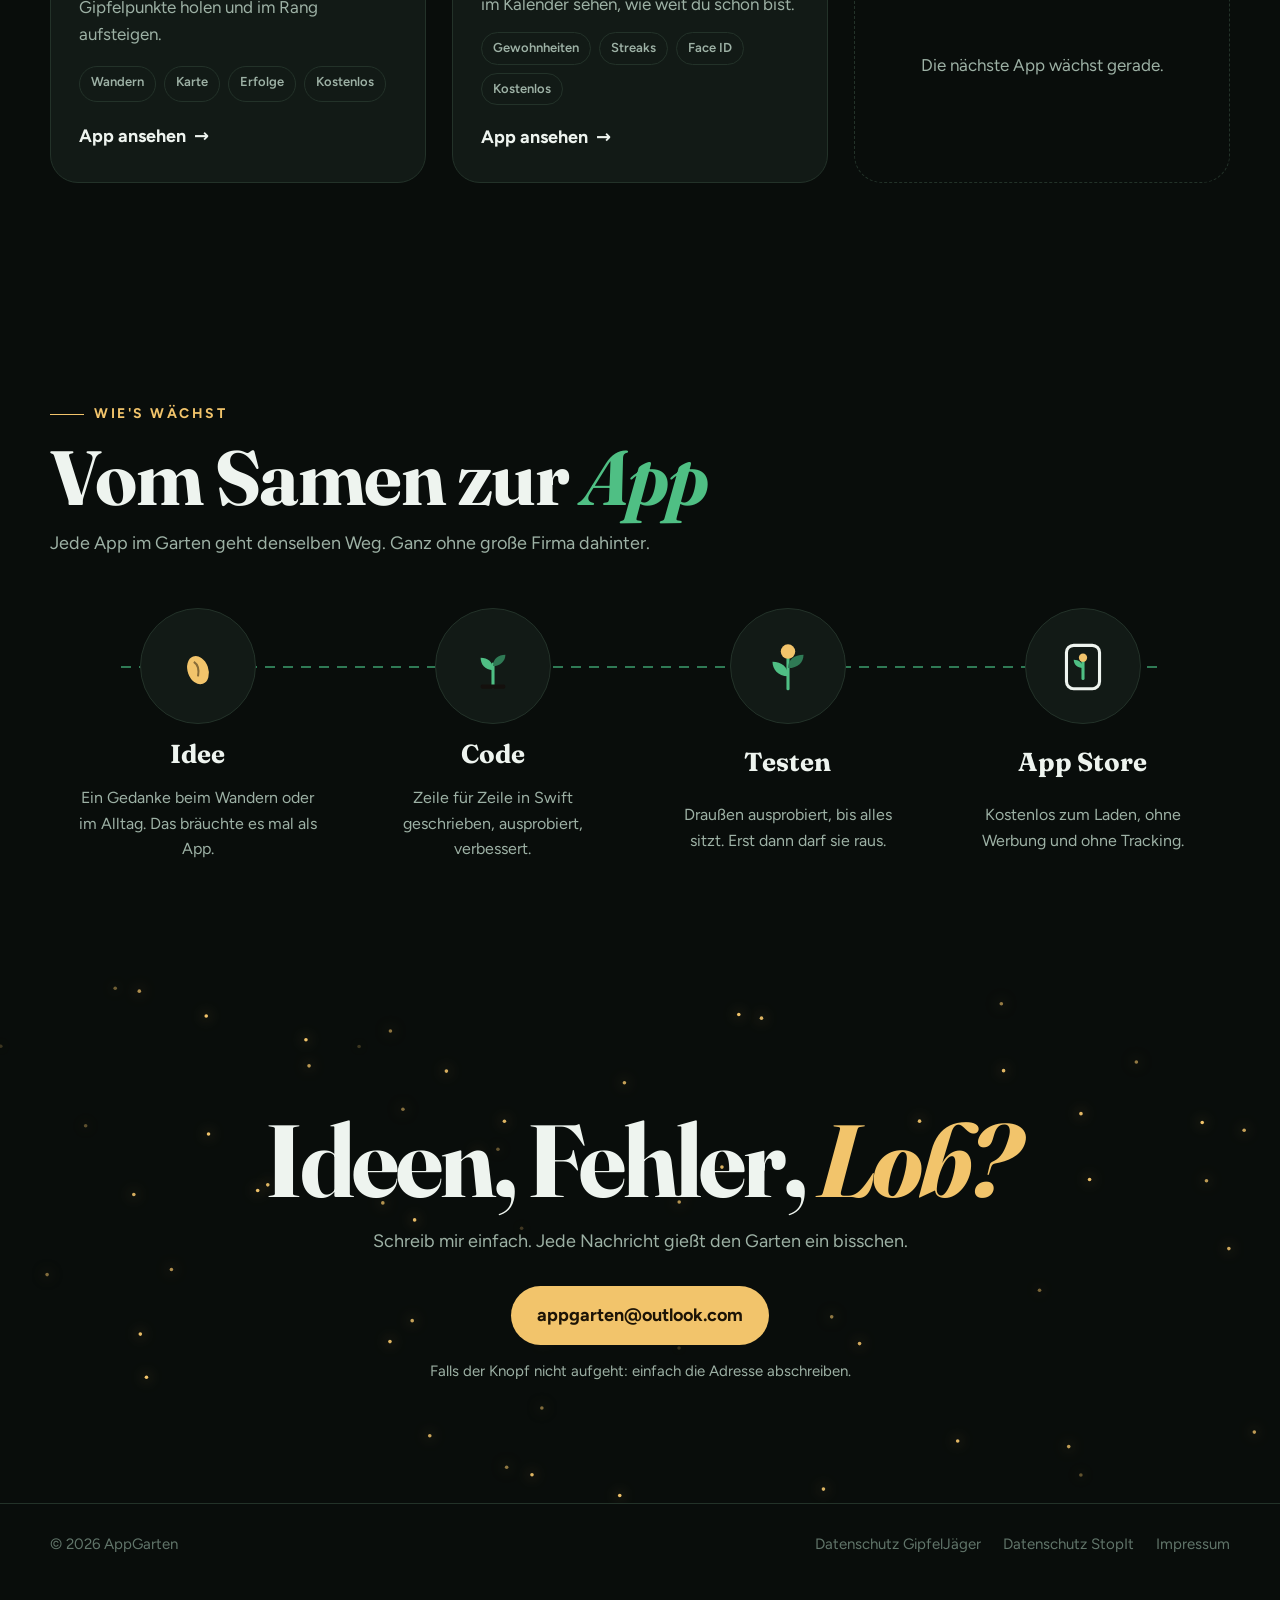
==== commit 69f9ded6: "Update app status message in index.html" ====
--- a/index.html
+++ b/index.html
@@ -208,7 +208,7 @@
           <div class="inhalt">
             <div class="kopfzeile">
               <svg class="icon" viewBox="0 0 180 180" aria-hidden="true"><rect width="180" height="180" fill="#0B1412"/><path d="M0 118 L42 74 L66 96 L112 44 L180 112 L180 180 L0 180Z" fill="#12231F"/><path d="M0 140 L34 108 L56 122 L92 62 L130 106 L180 92 L180 180 L0 180Z" fill="#16302A"/><path d="M80 82 L92 62 L104 78 L97 76 L92 84 L86 76Z" fill="#E1F5EE"/><path d="M66 168 L124 154 L74 140 L118 126 L82 112 L110 98 L88 86 L92 66" stroke="#5DCAA5" stroke-width="7" stroke-linejoin="round" stroke-linecap="round" fill="none"/><line x1="92" y1="64" x2="92" y2="40" stroke="#E1F5EE" stroke-width="4"/><path d="M92 40 L110 46 L92 52Z" fill="#5DCAA5"/></svg>
-              <div><h3>GipfelJäger</h3><span class="status">Im App Store</span></div>
+              <div><h3>GipfelJäger</h3><span class="status">Bald im App Store</span></div>
             </div>
             <p>Sammle die Gipfel der Alpen. Aufzeichnen, oben ankommen, Gipfelpunkte holen und im Rang aufsteigen.</p>
             <div class="marken"><span>Wandern</span><span>Karte</span><span>Erfolge</span><span>Kostenlos</span></div>
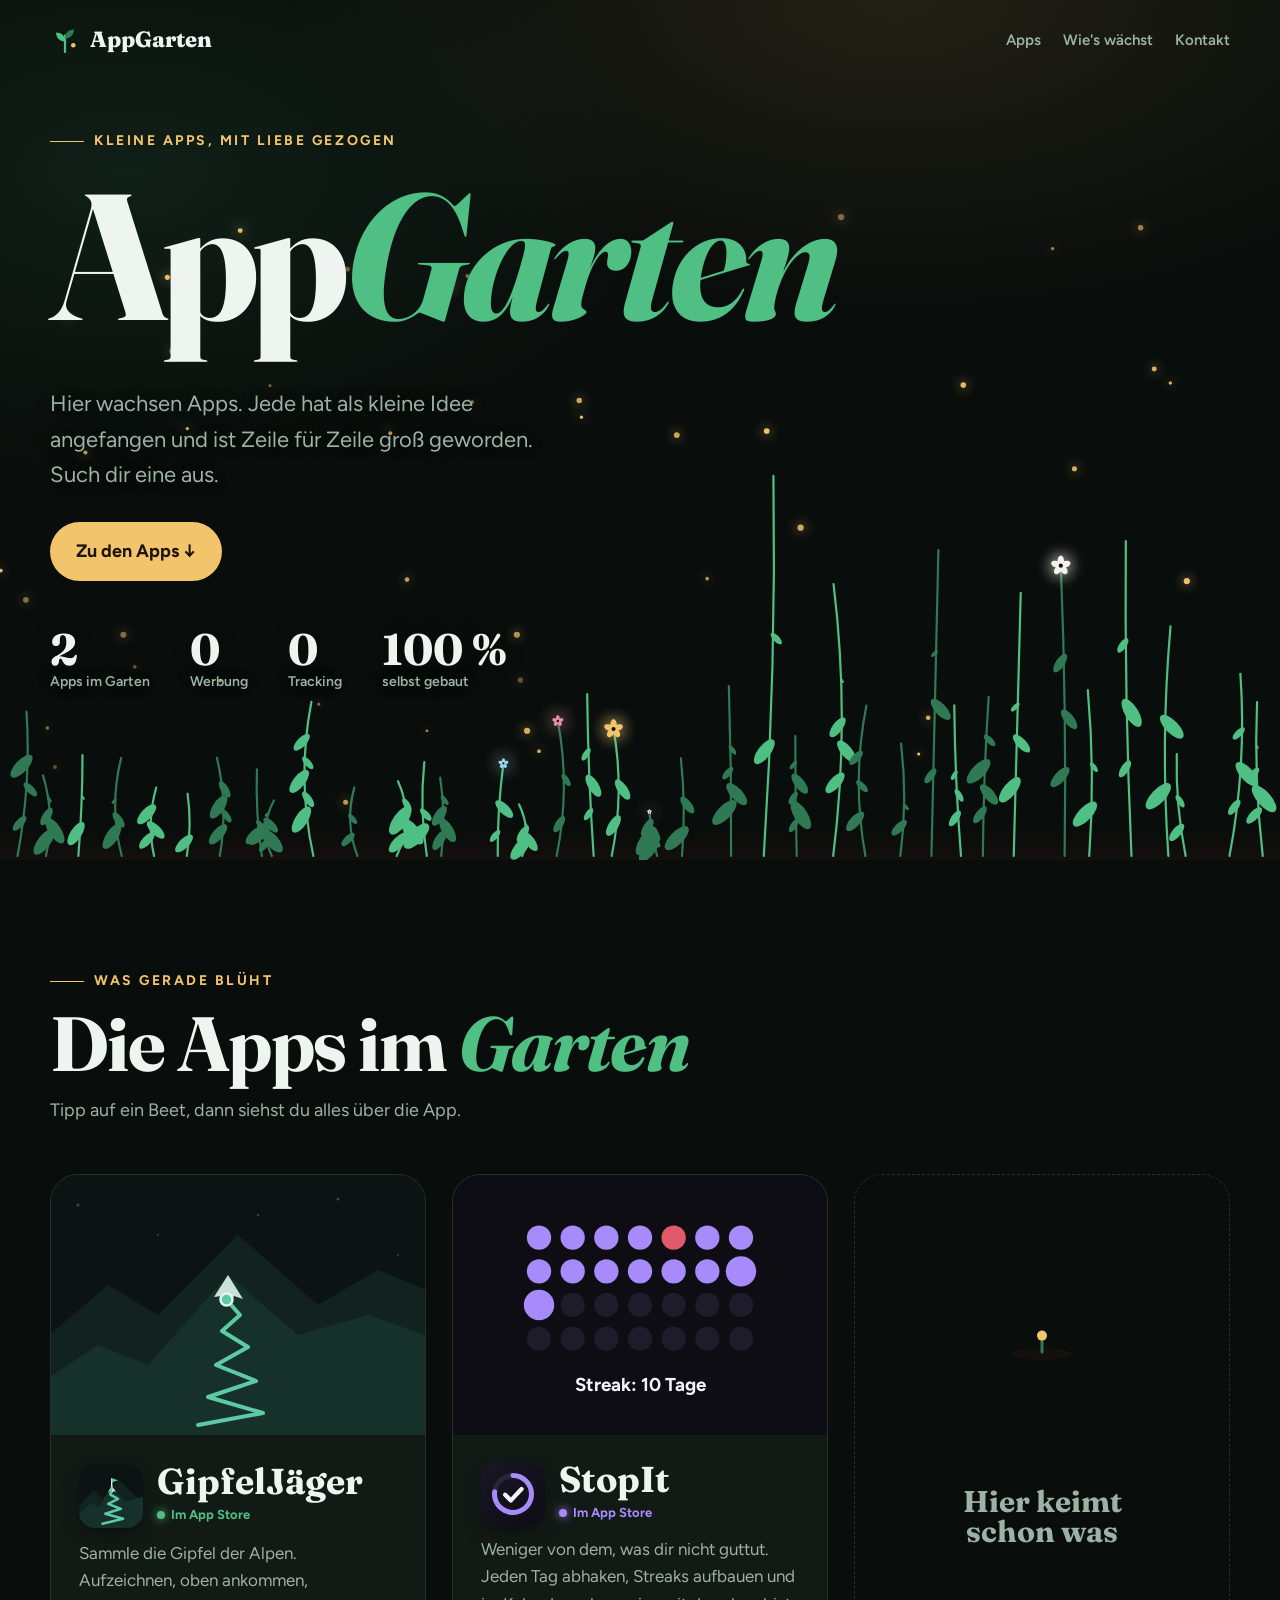
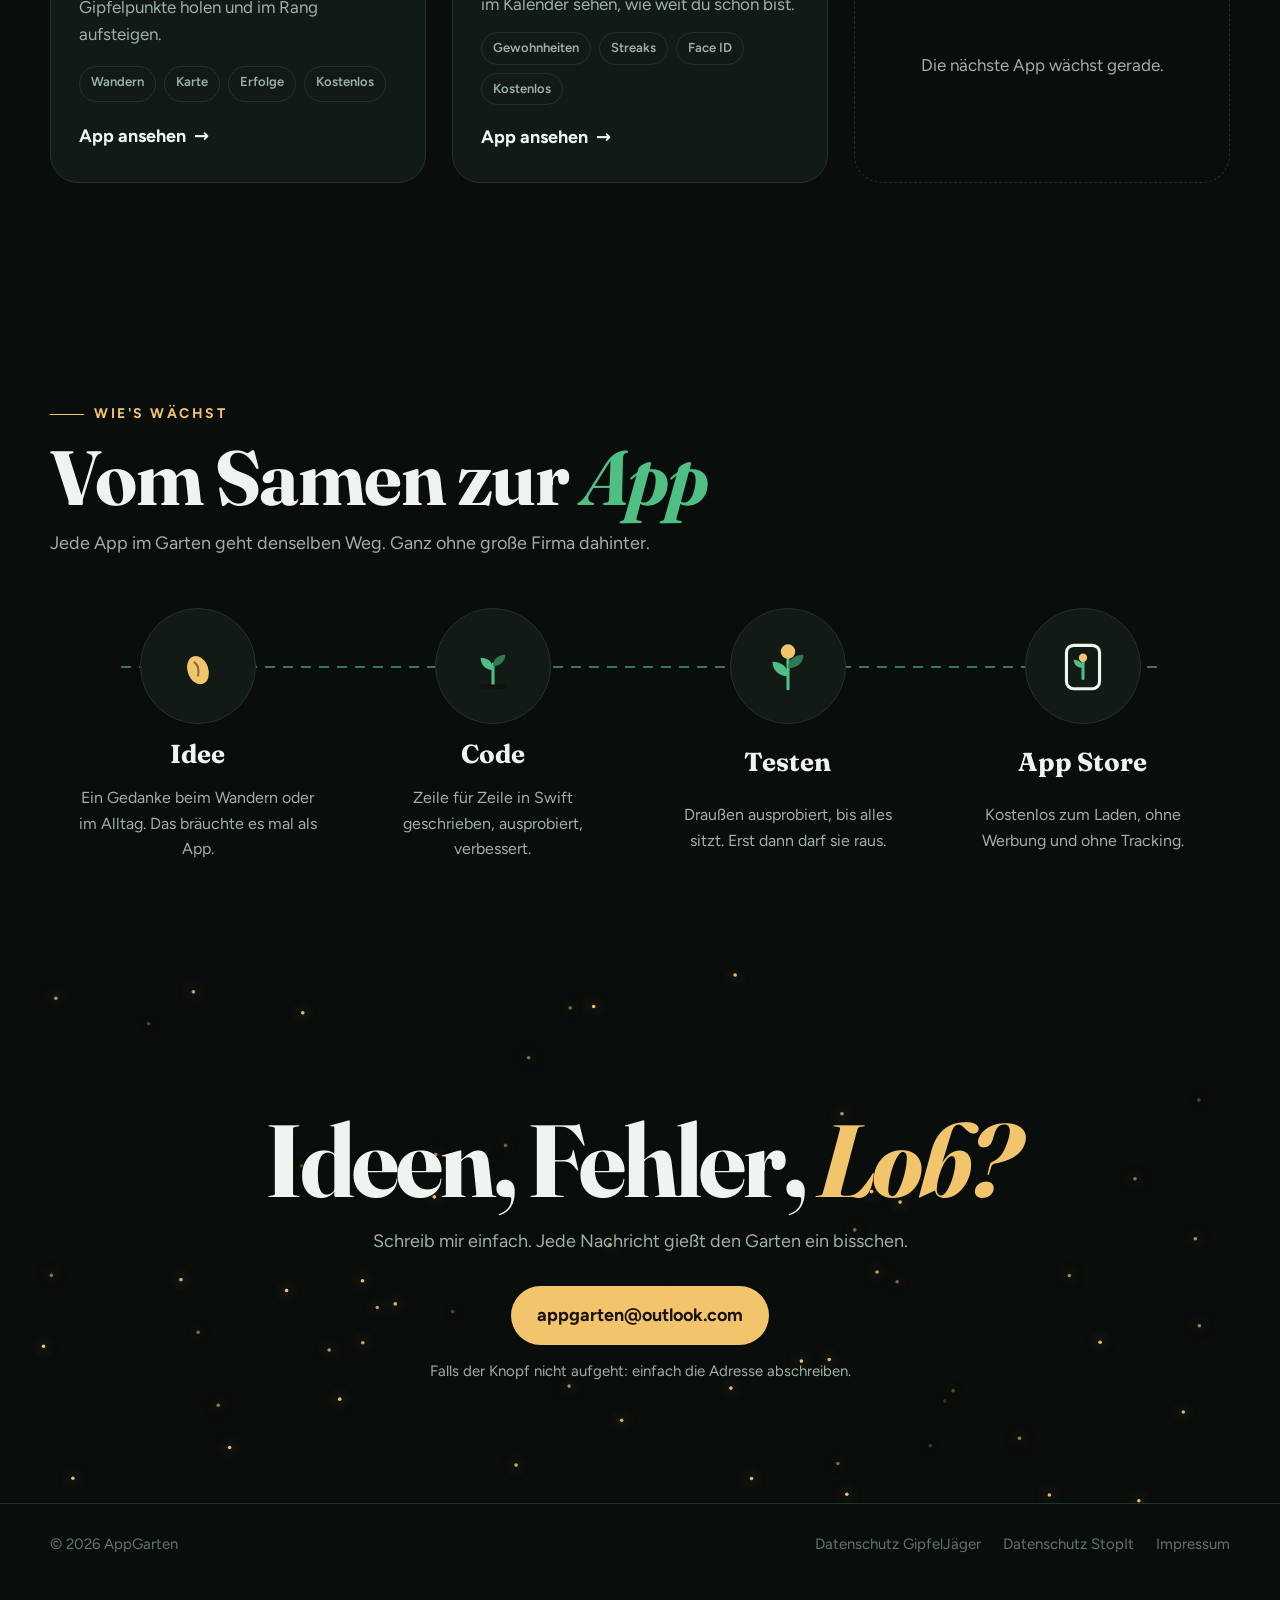
==== commit 1f2b1839: "Webseite aus Zip ausgepackt" ====
--- a/index.html
+++ b/index.html
@@ -4,6 +4,13 @@
 <meta charset="utf-8">
 <meta name="viewport" content="width=device-width, initial-scale=1">
 <title>AppGarten</title>
+<link rel="icon" type="image/svg+xml" href="icons/appgarten.svg">
+<link rel="icon" type="image/png" sizes="32x32" href="icons/appgarten-32.png">
+<link rel="apple-touch-icon" href="icons/appgarten-180.png">
+<meta name="apple-mobile-web-app-title" content="AppGarten">
+<meta name="theme-color" content="#0B1412">
+<link rel="manifest" href="manifest.webmanifest">
+
 <meta name="description" content="AppGarten – kleine Apps, mit Liebe gezogen. GipfelJäger, StopIt und was als Nächstes wächst.">
 <link rel="stylesheet" href="fonts/fonts.css">
 <style>
@@ -179,7 +186,7 @@
         <div><b data-zaehl="2">2</b><span>Apps im Garten</span></div>
         <div><b data-zaehl="0">0</b><span>Werbung</span></div>
         <div><b data-zaehl="0">0</b><span>Tracking</span></div>
-        <div><b data-zaehl="100" data-nach=" %">100 %</b><span>eigene Ideen</span></div>
+        <div><b data-zaehl="100" data-nach=" %">100 %</b><span>selbst gebaut</span></div>
       </div>
     </div>
   </div>
@@ -208,7 +215,7 @@
           <div class="inhalt">
             <div class="kopfzeile">
               <svg class="icon" viewBox="0 0 180 180" aria-hidden="true"><rect width="180" height="180" fill="#0B1412"/><path d="M0 118 L42 74 L66 96 L112 44 L180 112 L180 180 L0 180Z" fill="#12231F"/><path d="M0 140 L34 108 L56 122 L92 62 L130 106 L180 92 L180 180 L0 180Z" fill="#16302A"/><path d="M80 82 L92 62 L104 78 L97 76 L92 84 L86 76Z" fill="#E1F5EE"/><path d="M66 168 L124 154 L74 140 L118 126 L82 112 L110 98 L88 86 L92 66" stroke="#5DCAA5" stroke-width="7" stroke-linejoin="round" stroke-linecap="round" fill="none"/><line x1="92" y1="64" x2="92" y2="40" stroke="#E1F5EE" stroke-width="4"/><path d="M92 40 L110 46 L92 52Z" fill="#5DCAA5"/></svg>
-              <div><h3>GipfelJäger</h3><span class="status">Bald im App Store</span></div>
+              <div><h3>GipfelJäger</h3><span class="status">Im App Store</span></div>
             </div>
             <p>Sammle die Gipfel der Alpen. Aufzeichnen, oben ankommen, Gipfelpunkte holen und im Rang aufsteigen.</p>
             <div class="marken"><span>Wandern</span><span>Karte</span><span>Erfolge</span><span>Kostenlos</span></div>
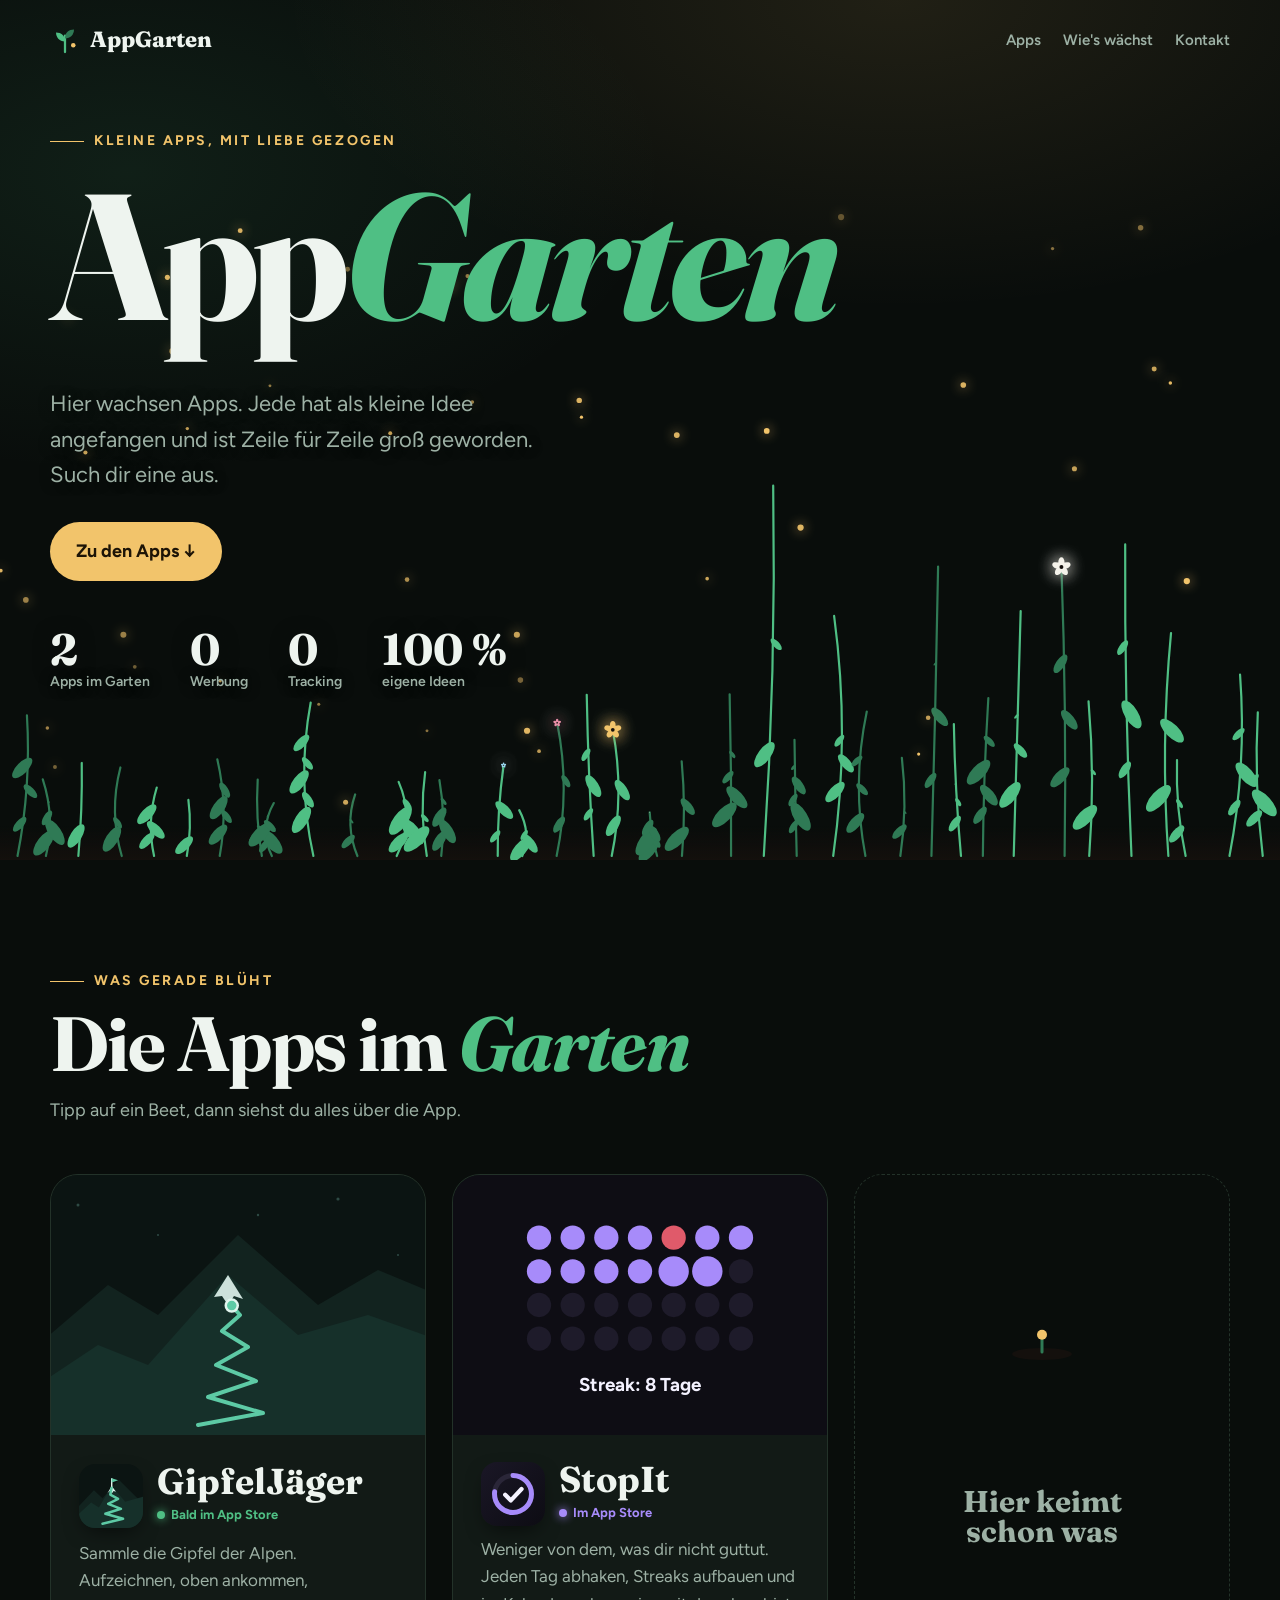
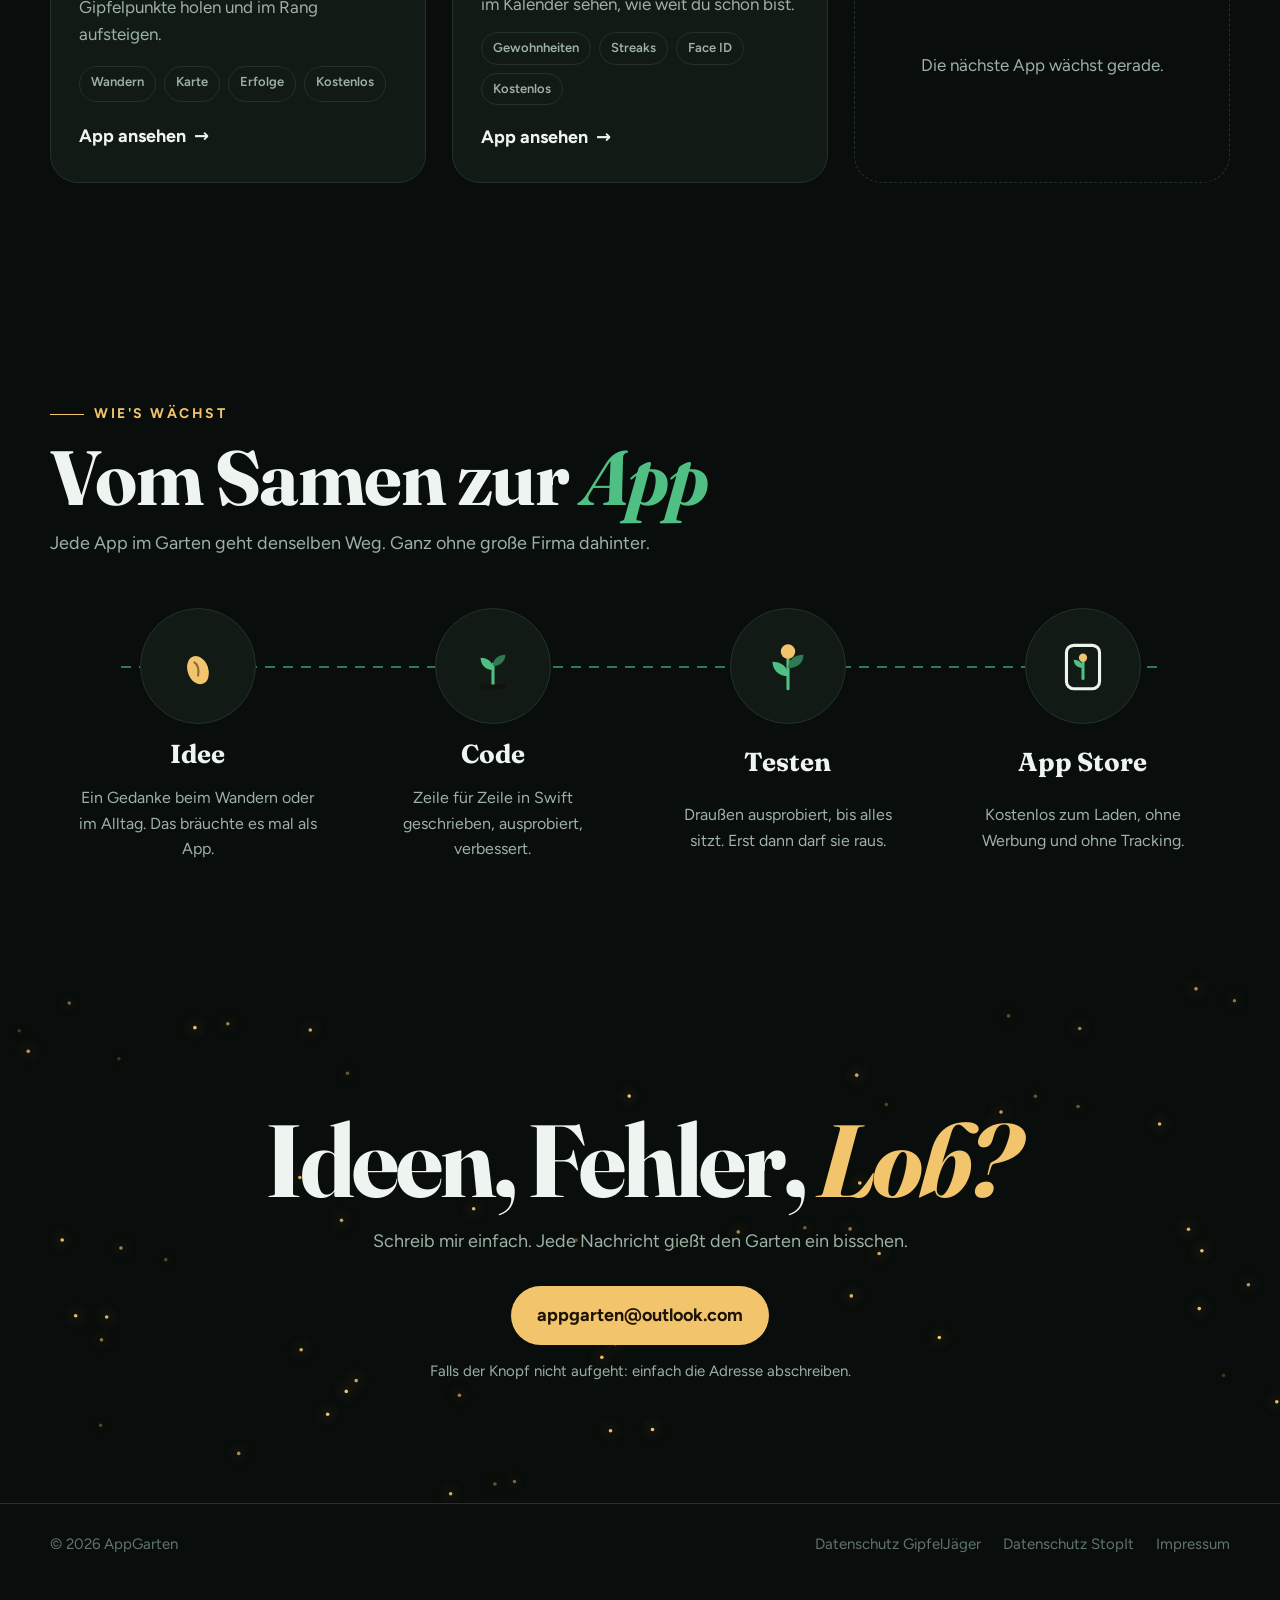
==== commit ae42bd9f: "Webseite aus Zip ausgepackt" ====
--- a/index.html
+++ b/index.html
@@ -186,7 +186,7 @@
         <div><b data-zaehl="2">2</b><span>Apps im Garten</span></div>
         <div><b data-zaehl="0">0</b><span>Werbung</span></div>
         <div><b data-zaehl="0">0</b><span>Tracking</span></div>
-        <div><b data-zaehl="100" data-nach=" %">100 %</b><span>selbst gebaut</span></div>
+        <div><b data-zaehl="100" data-nach=" %">100 %</b><span>eigene Ideen</span></div>
       </div>
     </div>
   </div>
@@ -215,7 +215,7 @@
           <div class="inhalt">
             <div class="kopfzeile">
               <svg class="icon" viewBox="0 0 180 180" aria-hidden="true"><rect width="180" height="180" fill="#0B1412"/><path d="M0 118 L42 74 L66 96 L112 44 L180 112 L180 180 L0 180Z" fill="#12231F"/><path d="M0 140 L34 108 L56 122 L92 62 L130 106 L180 92 L180 180 L0 180Z" fill="#16302A"/><path d="M80 82 L92 62 L104 78 L97 76 L92 84 L86 76Z" fill="#E1F5EE"/><path d="M66 168 L124 154 L74 140 L118 126 L82 112 L110 98 L88 86 L92 66" stroke="#5DCAA5" stroke-width="7" stroke-linejoin="round" stroke-linecap="round" fill="none"/><line x1="92" y1="64" x2="92" y2="40" stroke="#E1F5EE" stroke-width="4"/><path d="M92 40 L110 46 L92 52Z" fill="#5DCAA5"/></svg>
-              <div><h3>GipfelJäger</h3><span class="status">Im App Store</span></div>
+              <div><h3>GipfelJäger</h3><span class="status">Bald im App Store</span></div>
             </div>
             <p>Sammle die Gipfel der Alpen. Aufzeichnen, oben ankommen, Gipfelpunkte holen und im Rang aufsteigen.</p>
             <div class="marken"><span>Wandern</span><span>Karte</span><span>Erfolge</span><span>Kostenlos</span></div>
